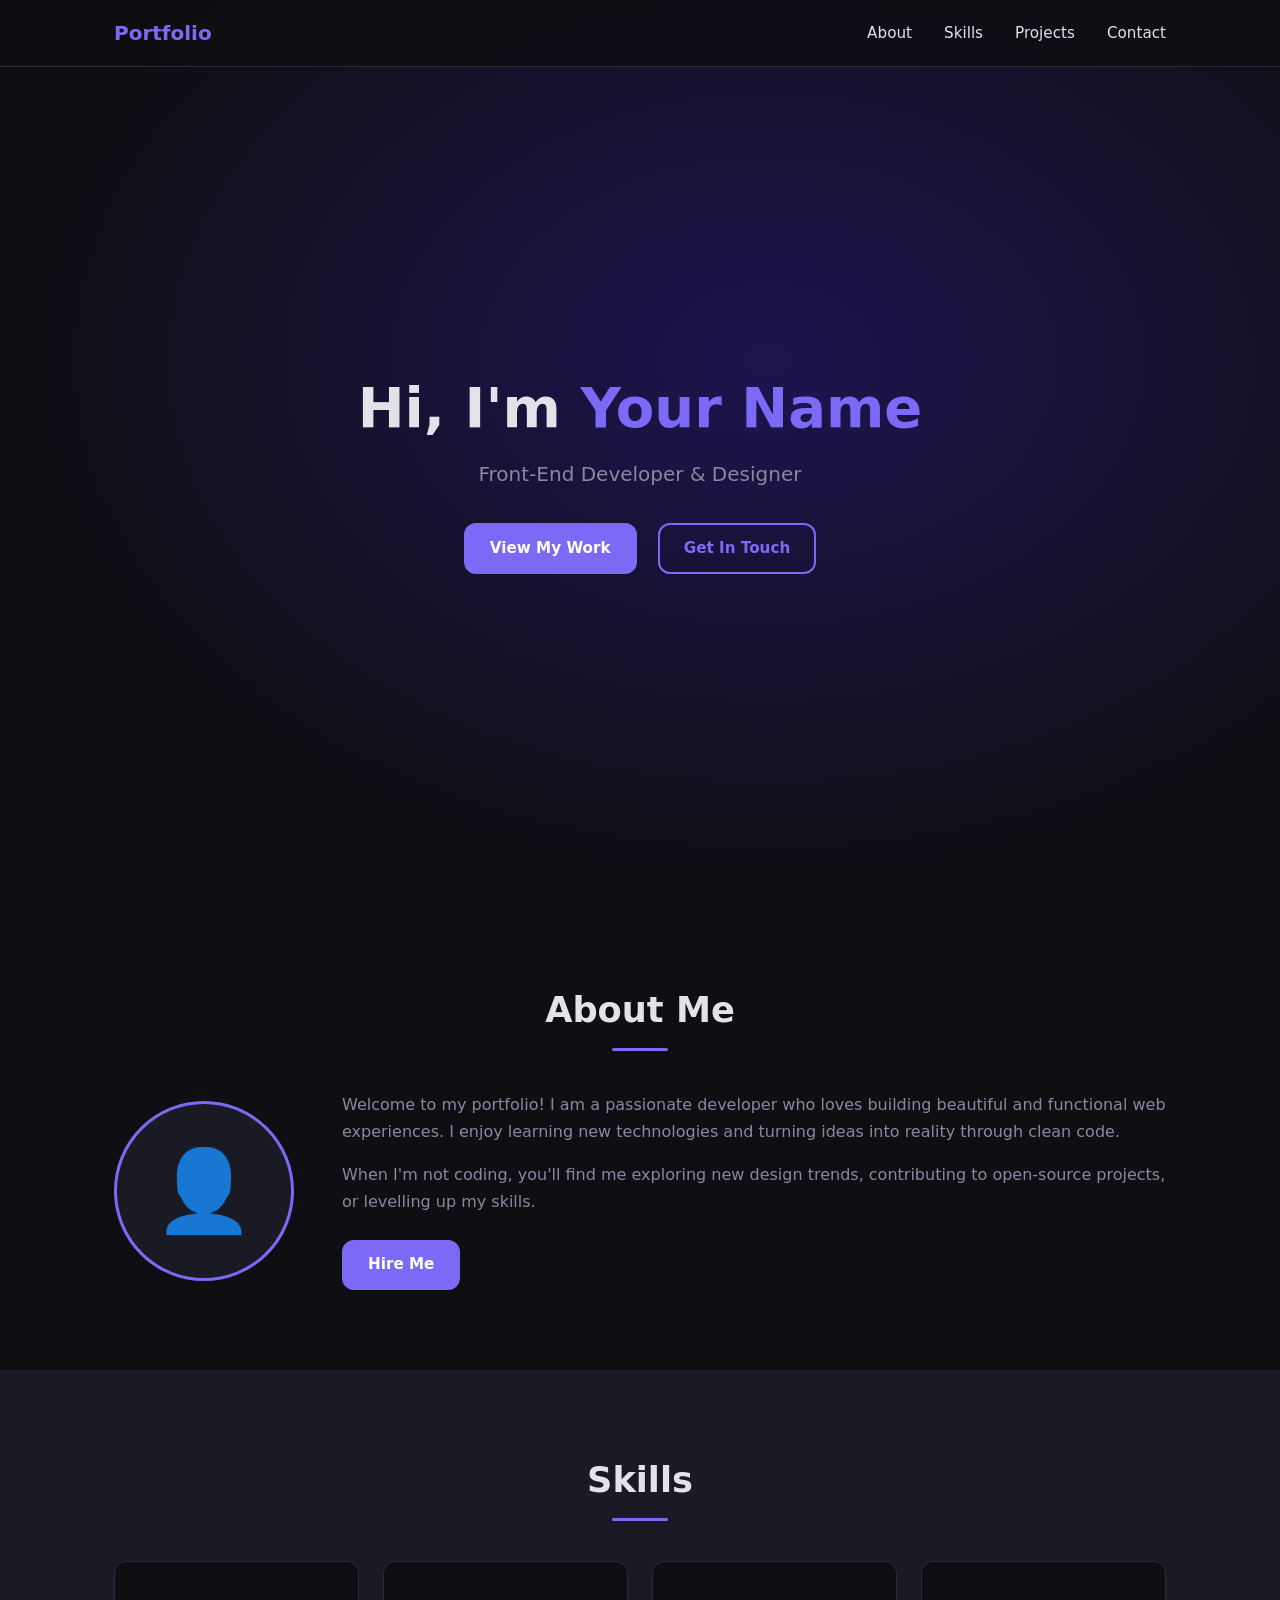
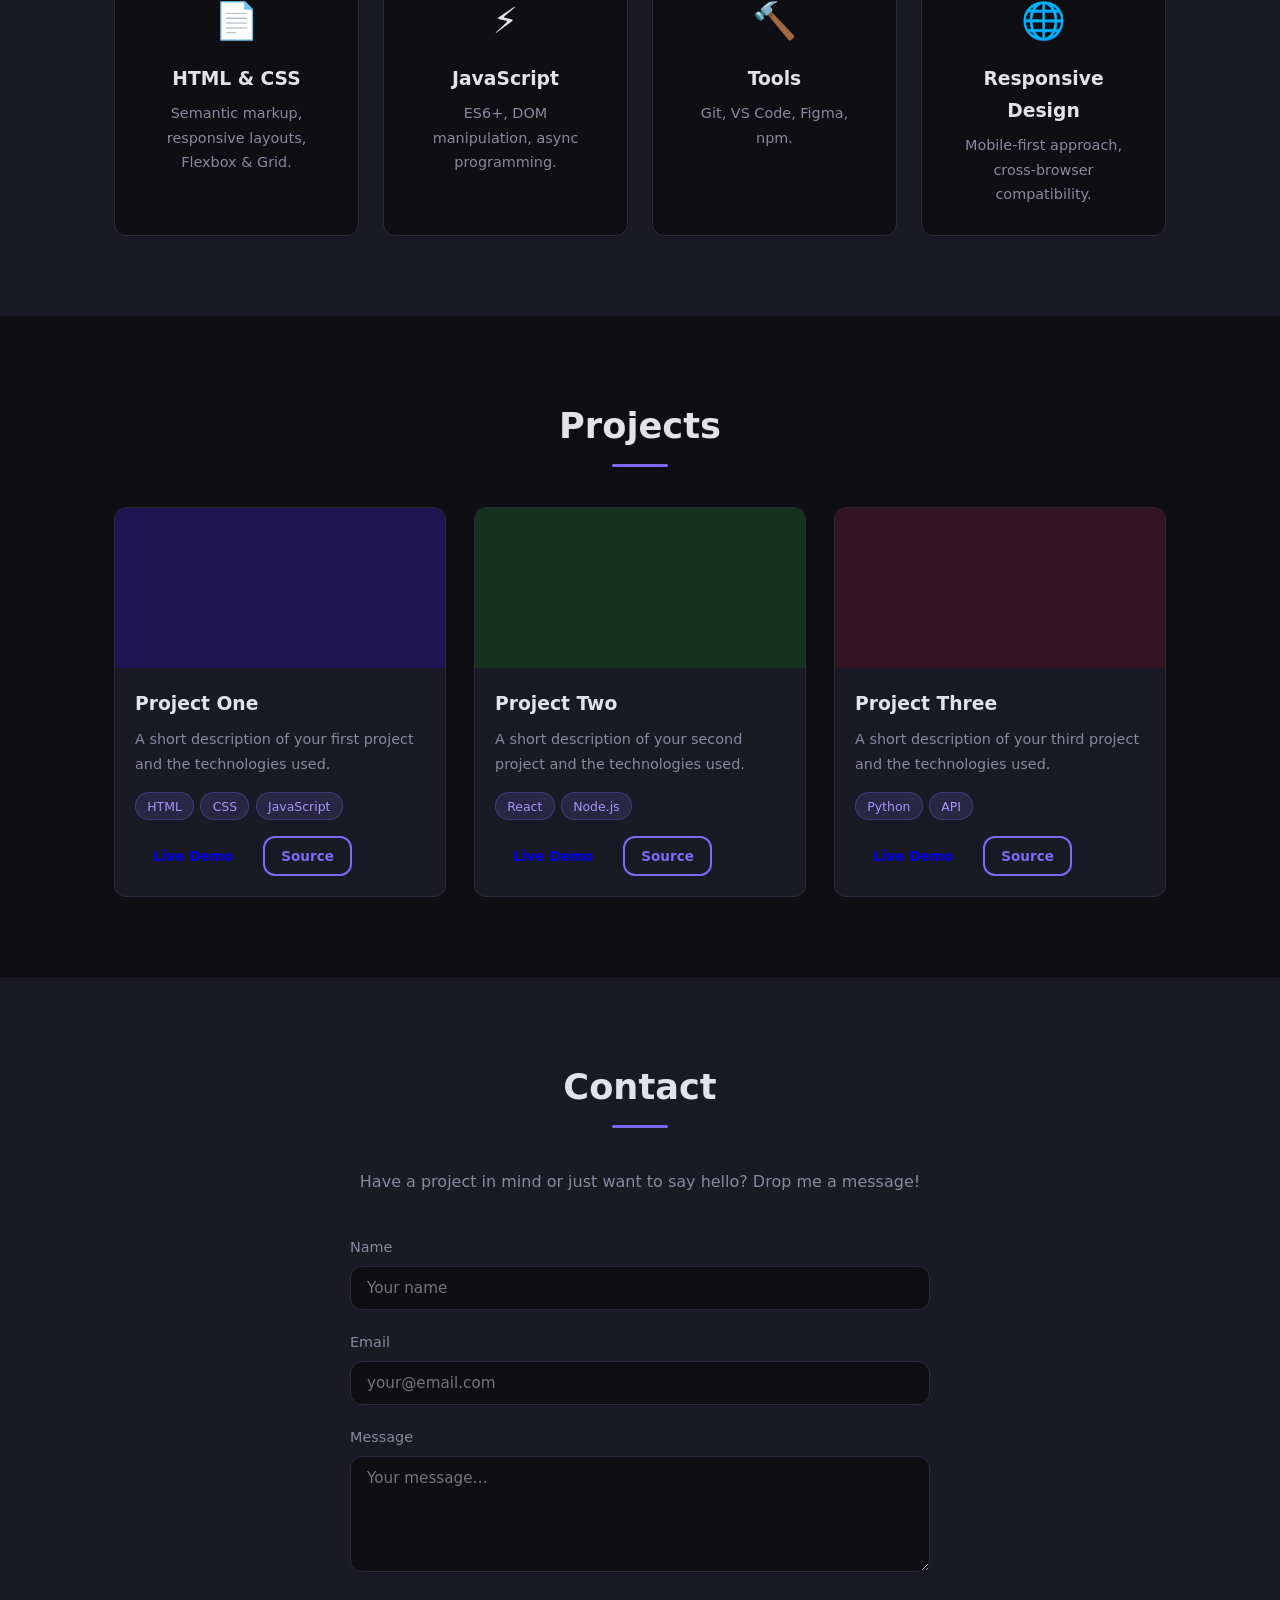
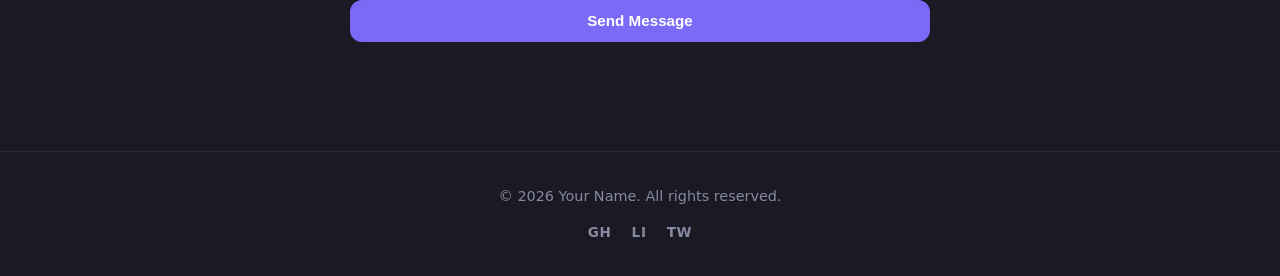
==== index.html @ aa16f784 "Add first portfolio website (index.html, styles.css, script.js) Agent-Logs-Url: https://github.com/K" ====
<!DOCTYPE html>
<html lang="en">
<head>
  <meta charset="UTF-8" />
  <meta name="viewport" content="width=device-width, initial-scale=1.0" />
  <!-- Update the title, name, and placeholder text below with your own details -->
  <title>Your Name — Front-End Developer Portfolio</title>
  <link rel="stylesheet" href="styles.css" />
</head>
<body>

  <!-- ─── Navigation ─────────────────────────────────────────────────── -->
  <header>
    <nav class="navbar">
      <a href="#hero" class="nav-logo">Portfolio</a>
      <button class="nav-toggle" aria-label="Toggle navigation">&#9776;</button>
      <ul class="nav-links">
        <li><a href="#about">About</a></li>
        <li><a href="#skills">Skills</a></li>
        <li><a href="#projects">Projects</a></li>
        <li><a href="#contact">Contact</a></li>
      </ul>
    </nav>
  </header>

  <!-- ─── Hero ───────────────────────────────────────────────────────── -->
  <section id="hero" class="hero">
    <div class="hero-content">
      <h1>Hi, I'm <span class="highlight">Your Name</span></h1>
      <p class="hero-subtitle">Front-End Developer &amp; Designer</p>
      <a href="#projects" class="btn btn-primary">View My Work</a>
      <a href="#contact"  class="btn btn-outline">Get In Touch</a>
    </div>
  </section>

  <!-- ─── About ──────────────────────────────────────────────────────── -->
  <section id="about" class="section">
    <div class="container">
      <h2 class="section-title">About Me</h2>
      <div class="about-grid">
        <div class="about-image">
          <div class="avatar-placeholder">&#128100;</div>
        </div>
        <div class="about-text">
          <p>
            Welcome to my portfolio! I am a passionate developer who loves building
            beautiful and functional web experiences. I enjoy learning new
            technologies and turning ideas into reality through clean code.
          </p>
          <p>
            When I'm not coding, you'll find me exploring new design trends,
            contributing to open-source projects, or levelling up my skills.
          </p>
          <a href="#contact" class="btn btn-primary">Hire Me</a>
        </div>
      </div>
    </div>
  </section>

  <!-- ─── Skills ─────────────────────────────────────────────────────── -->
  <section id="skills" class="section section-alt">
    <div class="container">
      <h2 class="section-title">Skills</h2>
      <div class="skills-grid">
        <div class="skill-card">
          <span class="skill-icon">&#128196;</span>
          <h3>HTML &amp; CSS</h3>
          <p>Semantic markup, responsive layouts, Flexbox &amp; Grid.</p>
        </div>
        <div class="skill-card">
          <span class="skill-icon">&#9889;</span>
          <h3>JavaScript</h3>
          <p>ES6+, DOM manipulation, async programming.</p>
        </div>
        <div class="skill-card">
          <span class="skill-icon">&#128296;</span>
          <h3>Tools</h3>
          <p>Git, VS Code, Figma, npm.</p>
        </div>
        <div class="skill-card">
          <span class="skill-icon">&#127760;</span>
          <h3>Responsive Design</h3>
          <p>Mobile-first approach, cross-browser compatibility.</p>
        </div>
      </div>
    </div>
  </section>

  <!-- ─── Projects ───────────────────────────────────────────────────── -->
  <section id="projects" class="section">
    <div class="container">
      <h2 class="section-title">Projects</h2>
      <div class="projects-grid">

        <article class="project-card">
          <div class="project-image project-image-1"></div>
          <div class="project-info">
            <h3>Project One</h3>
            <p>A short description of your first project and the technologies used.</p>
            <div class="project-tags">
              <span class="tag">HTML</span>
              <span class="tag">CSS</span>
              <span class="tag">JavaScript</span>
            </div>
            <div class="project-links">
              <a href="#" class="btn btn-sm">Live Demo</a>
              <a href="#" class="btn btn-sm btn-outline">Source</a>
            </div>
          </div>
        </article>

        <article class="project-card">
          <div class="project-image project-image-2"></div>
          <div class="project-info">
            <h3>Project Two</h3>
            <p>A short description of your second project and the technologies used.</p>
            <div class="project-tags">
              <span class="tag">React</span>
              <span class="tag">Node.js</span>
            </div>
            <div class="project-links">
              <a href="#" class="btn btn-sm">Live Demo</a>
              <a href="#" class="btn btn-sm btn-outline">Source</a>
            </div>
          </div>
        </article>

        <article class="project-card">
          <div class="project-image project-image-3"></div>
          <div class="project-info">
            <h3>Project Three</h3>
            <p>A short description of your third project and the technologies used.</p>
            <div class="project-tags">
              <span class="tag">Python</span>
              <span class="tag">API</span>
            </div>
            <div class="project-links">
              <a href="#" class="btn btn-sm">Live Demo</a>
              <a href="#" class="btn btn-sm btn-outline">Source</a>
            </div>
          </div>
        </article>

      </div>
    </div>
  </section>

  <!-- ─── Contact ────────────────────────────────────────────────────── -->
  <section id="contact" class="section section-alt">
    <div class="container">
      <h2 class="section-title">Contact</h2>
      <p class="contact-intro">
        Have a project in mind or just want to say hello? Drop me a message!
      </p>
      <form class="contact-form" id="contactForm" novalidate>
        <div class="form-group">
          <label for="name">Name</label>
          <input type="text" id="name" name="name" placeholder="Your name" required />
        </div>
        <div class="form-group">
          <label for="email">Email</label>
          <input type="email" id="email" name="email" placeholder="your@email.com" required />
        </div>
        <div class="form-group">
          <label for="message">Message</label>
          <textarea id="message" name="message" rows="5" placeholder="Your message…" required></textarea>
        </div>
        <button type="submit" class="btn btn-primary">Send Message</button>
        <p class="form-feedback" id="formFeedback" aria-live="polite"></p>
      </form>
    </div>
  </section>

  <!-- ─── Footer ─────────────────────────────────────────────────────── -->
  <footer class="footer">
    <p>&copy; <span id="year"></span> Your Name. All rights reserved.</p>
    <div class="social-links">
      <a href="#" aria-label="GitHub">GH</a>
      <a href="#" aria-label="LinkedIn">LI</a>
      <a href="#" aria-label="Twitter">TW</a>
    </div>
  </footer>

  <script src="script.js"></script>
</body>
</html>
---- styles.css ----
/* ─── Reset & Variables ─────────────────────────────────────────────────── */
*, *::before, *::after {
  box-sizing: border-box;
  margin: 0;
  padding: 0;
}

:root {
  --clr-bg:        #0f0f13;
  --clr-surface:   #1a1a24;
  --clr-accent:    #7c6af7;
  --clr-accent-lt: #a594ff;
  --clr-text:      #e2e2e9;
  --clr-muted:     #8888a0;
  --clr-border:    #2a2a3a;
  --radius:        0.75rem;
  --transition:    0.25s ease;
  --max-w:         1100px;
}

html {
  scroll-behavior: smooth;
}

body {
  font-family: 'Segoe UI', system-ui, sans-serif;
  background: var(--clr-bg);
  color: var(--clr-text);
  line-height: 1.7;
}

/* ─── Utility ────────────────────────────────────────────────────────────── */
.container {
  max-width: var(--max-w);
  margin-inline: auto;
  padding-inline: 1.5rem;
}

.section {
  padding-block: 5rem;
}

.section-alt {
  background: var(--clr-surface);
}

.section-title {
  font-size: clamp(1.6rem, 4vw, 2.2rem);
  margin-bottom: 2.5rem;
  text-align: center;
  position: relative;
}

.section-title::after {
  content: '';
  display: block;
  width: 3.5rem;
  height: 3px;
  background: var(--clr-accent);
  border-radius: 2px;
  margin: 0.5rem auto 0;
}

.highlight {
  color: var(--clr-accent);
}

/* ─── Buttons ────────────────────────────────────────────────────────────── */
.btn {
  display: inline-block;
  padding: 0.65rem 1.5rem;
  border-radius: var(--radius);
  font-size: 0.95rem;
  font-weight: 600;
  cursor: pointer;
  text-decoration: none;
  transition: all var(--transition);
  border: 2px solid transparent;
}

.btn-primary {
  background: var(--clr-accent);
  color: #fff;
  border-color: var(--clr-accent);
}

.btn-primary:hover {
  background: var(--clr-accent-lt);
  border-color: var(--clr-accent-lt);
}

.btn-outline {
  background: transparent;
  color: var(--clr-accent);
  border-color: var(--clr-accent);
}

.btn-outline:hover {
  background: var(--clr-accent);
  color: #fff;
}

.btn-sm {
  padding: 0.4rem 1rem;
  font-size: 0.85rem;
}

/* ─── Navbar ─────────────────────────────────────────────────────────────── */
header {
  position: fixed;
  top: 0;
  inset-inline: 0;
  z-index: 100;
  background: rgba(15, 15, 19, 0.85);
  backdrop-filter: blur(8px);
  border-bottom: 1px solid var(--clr-border);
}

.navbar {
  display: flex;
  align-items: center;
  justify-content: space-between;
  max-width: var(--max-w);
  margin-inline: auto;
  padding: 1rem 1.5rem;
}

.nav-logo {
  font-size: 1.25rem;
  font-weight: 700;
  color: var(--clr-accent);
  text-decoration: none;
}

.nav-links {
  display: flex;
  gap: 2rem;
  list-style: none;
}

.nav-links a {
  color: var(--clr-text);
  text-decoration: none;
  font-size: 0.95rem;
  transition: color var(--transition);
}

.nav-links a:hover,
.nav-links a.active {
  color: var(--clr-accent);
}

.nav-toggle {
  display: none;
  background: none;
  border: none;
  color: var(--clr-text);
  font-size: 1.5rem;
  cursor: pointer;
}

/* ─── Hero ───────────────────────────────────────────────────────────────── */
.hero {
  min-height: 100vh;
  display: flex;
  align-items: center;
  justify-content: center;
  text-align: center;
  padding: 6rem 1.5rem 3rem;
  background: radial-gradient(ellipse at 60% 40%, #1e1450 0%, var(--clr-bg) 70%);
}

.hero-content {
  max-width: 700px;
}

.hero-content h1 {
  font-size: clamp(2rem, 6vw, 3.5rem);
  line-height: 1.2;
  margin-bottom: 1rem;
}

.hero-subtitle {
  font-size: clamp(1rem, 2.5vw, 1.25rem);
  color: var(--clr-muted);
  margin-bottom: 2rem;
}

.hero-content .btn + .btn {
  margin-left: 1rem;
}

/* ─── About ──────────────────────────────────────────────────────────────── */
.about-grid {
  display: grid;
  grid-template-columns: auto 1fr;
  gap: 3rem;
  align-items: center;
}

.avatar-placeholder {
  width: 180px;
  height: 180px;
  border-radius: 50%;
  background: var(--clr-surface);
  border: 3px solid var(--clr-accent);
  display: flex;
  align-items: center;
  justify-content: center;
  font-size: 5rem;
}

.about-text p {
  color: var(--clr-muted);
  margin-bottom: 1rem;
}

.about-text .btn {
  margin-top: 0.5rem;
}

/* ─── Skills ─────────────────────────────────────────────────────────────── */
.skills-grid {
  display: grid;
  grid-template-columns: repeat(auto-fit, minmax(220px, 1fr));
  gap: 1.5rem;
}

.skill-card {
  background: var(--clr-bg);
  border: 1px solid var(--clr-border);
  border-radius: var(--radius);
  padding: 1.75rem;
  text-align: center;
  transition: border-color var(--transition), transform var(--transition);
}

.skill-card:hover {
  border-color: var(--clr-accent);
  transform: translateY(-4px);
}

.skill-icon {
  font-size: 2.25rem;
  display: block;
  margin-bottom: 0.75rem;
}

.skill-card h3 {
  margin-bottom: 0.4rem;
}

.skill-card p {
  color: var(--clr-muted);
  font-size: 0.9rem;
}

/* ─── Projects ───────────────────────────────────────────────────────────── */
.projects-grid {
  display: grid;
  grid-template-columns: repeat(auto-fit, minmax(300px, 1fr));
  gap: 1.75rem;
}

.project-card {
  background: var(--clr-surface);
  border: 1px solid var(--clr-border);
  border-radius: var(--radius);
  overflow: hidden;
  transition: transform var(--transition), box-shadow var(--transition);
}

.project-card:hover {
  transform: translateY(-5px);
  box-shadow: 0 8px 32px rgba(124, 106, 247, 0.2);
}

.project-image {
  height: 160px;
  background-size: cover;
  background-position: center;
}

.project-image-1 { background-color: #1e1450; }
.project-image-2 { background-color: #14331e; }
.project-image-3 { background-color: #331420; }

.project-info {
  padding: 1.25rem;
}

.project-info h3 {
  margin-bottom: 0.5rem;
}

.project-info p {
  color: var(--clr-muted);
  font-size: 0.9rem;
  margin-bottom: 1rem;
}

.project-tags {
  display: flex;
  flex-wrap: wrap;
  gap: 0.4rem;
  margin-bottom: 1rem;
}

.tag {
  background: rgba(124, 106, 247, 0.15);
  color: var(--clr-accent-lt);
  border: 1px solid rgba(124, 106, 247, 0.3);
  border-radius: 999px;
  padding: 0.15rem 0.7rem;
  font-size: 0.78rem;
}

.project-links {
  display: flex;
  gap: 0.75rem;
}

/* ─── Contact ────────────────────────────────────────────────────────────── */
.contact-intro {
  text-align: center;
  color: var(--clr-muted);
  margin-bottom: 2.5rem;
}

.contact-form {
  max-width: 580px;
  margin-inline: auto;
}

.form-group {
  margin-bottom: 1.25rem;
}

.form-group label {
  display: block;
  margin-bottom: 0.4rem;
  font-size: 0.9rem;
  color: var(--clr-muted);
}

.form-group input,
.form-group textarea {
  width: 100%;
  padding: 0.75rem 1rem;
  background: var(--clr-bg);
  border: 1px solid var(--clr-border);
  border-radius: var(--radius);
  color: var(--clr-text);
  font-size: 0.95rem;
  font-family: inherit;
  transition: border-color var(--transition);
  resize: vertical;
}

.form-group input:focus,
.form-group textarea:focus {
  outline: none;
  border-color: var(--clr-accent);
}

.contact-form .btn {
  width: 100%;
  text-align: center;
}

.form-feedback {
  margin-top: 0.75rem;
  text-align: center;
  font-size: 0.9rem;
  min-height: 1.2em;
}

/* ─── Footer ─────────────────────────────────────────────────────────────── */
.footer {
  background: var(--clr-surface);
  border-top: 1px solid var(--clr-border);
  text-align: center;
  padding: 2rem 1.5rem;
  color: var(--clr-muted);
  font-size: 0.9rem;
}

.social-links {
  display: flex;
  justify-content: center;
  gap: 1.25rem;
  margin-top: 0.75rem;
}

.social-links a {
  color: var(--clr-muted);
  text-decoration: none;
  font-weight: 600;
  font-size: 0.85rem;
  letter-spacing: 0.05em;
  transition: color var(--transition);
}

.social-links a:hover {
  color: var(--clr-accent);
}

/* ─── Responsive ─────────────────────────────────────────────────────────── */
@media (max-width: 768px) {
  .nav-toggle {
    display: block;
  }

  .nav-links {
    display: none;
    flex-direction: column;
    gap: 0;
    position: absolute;
    top: 100%;
    inset-inline: 0;
    background: var(--clr-surface);
    border-bottom: 1px solid var(--clr-border);
    padding: 0.5rem 0 1rem;
  }

  .nav-links.open {
    display: flex;
  }

  .nav-links li a {
    display: block;
    padding: 0.65rem 1.5rem;
  }

  .about-grid {
    grid-template-columns: 1fr;
    text-align: center;
  }

  .avatar-placeholder {
    margin-inline: auto;
  }

  .hero-content .btn + .btn {
    margin-left: 0;
    margin-top: 0.75rem;
  }
}
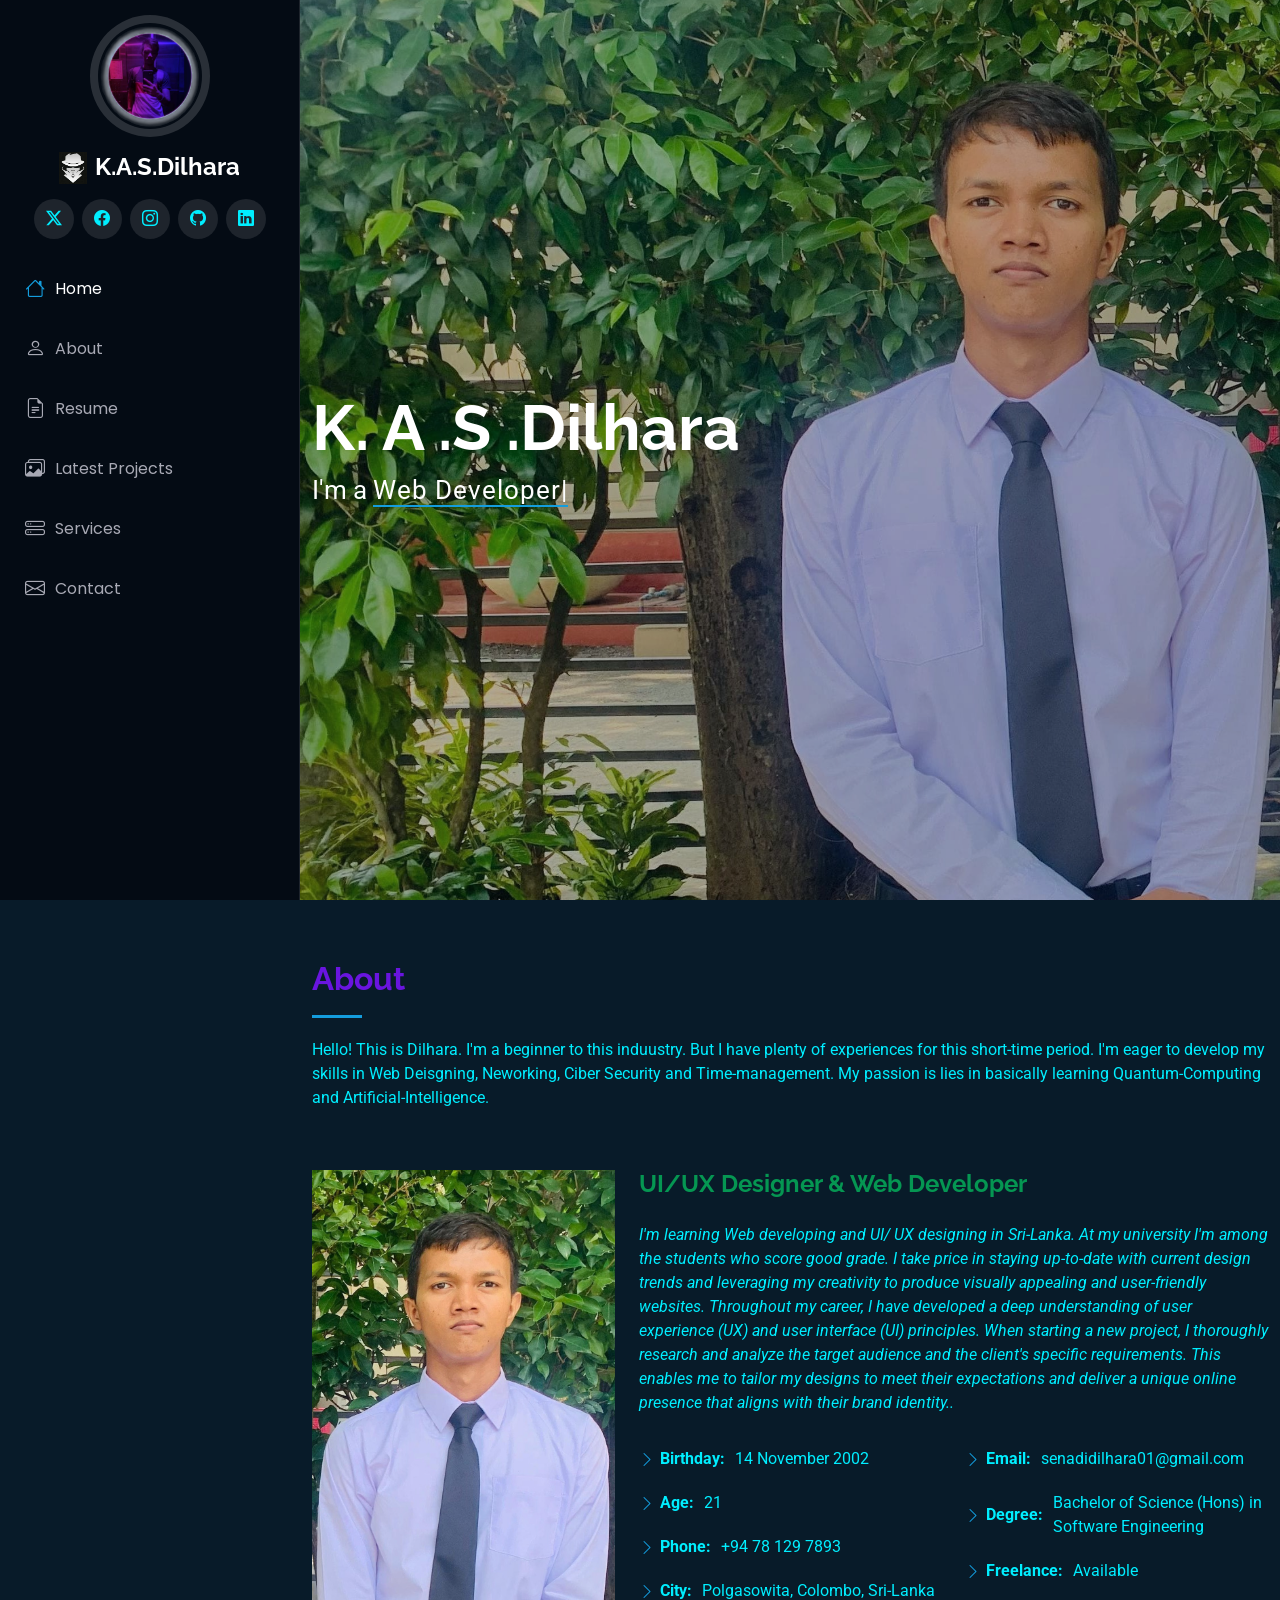
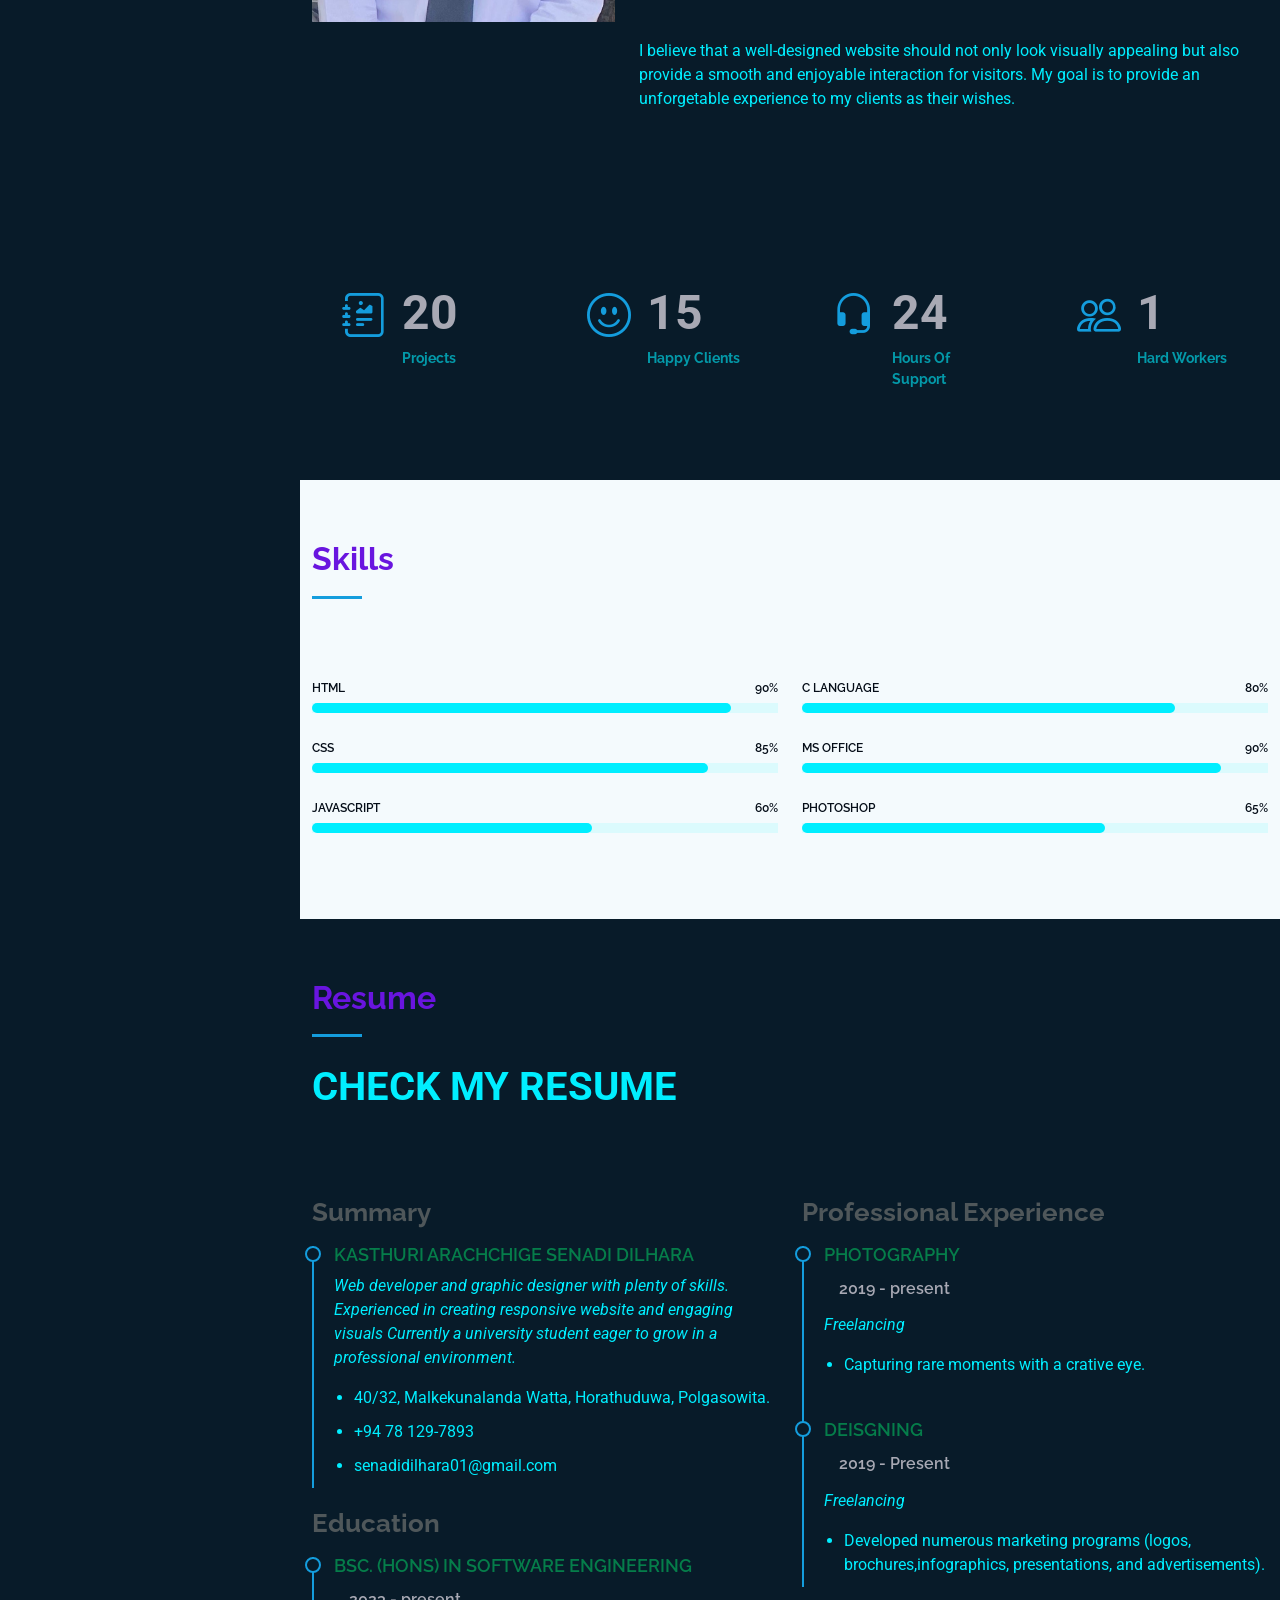
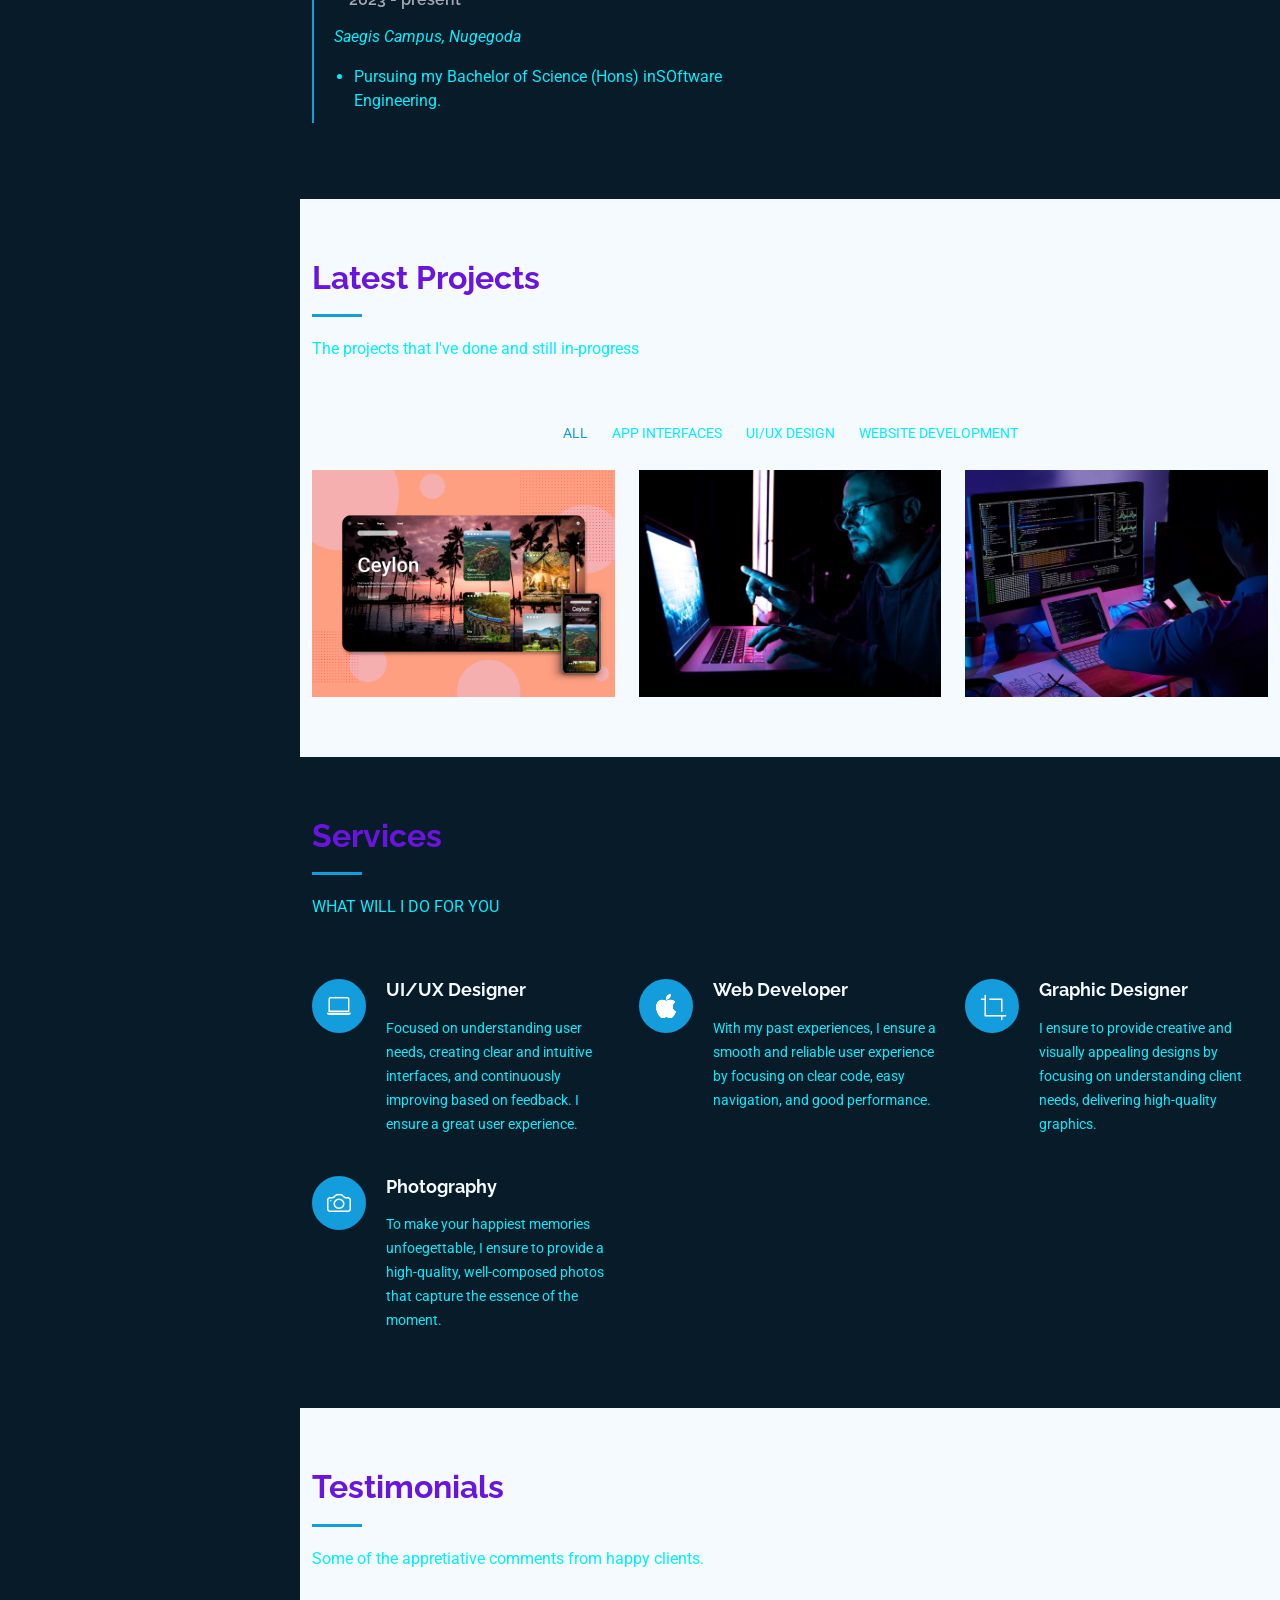
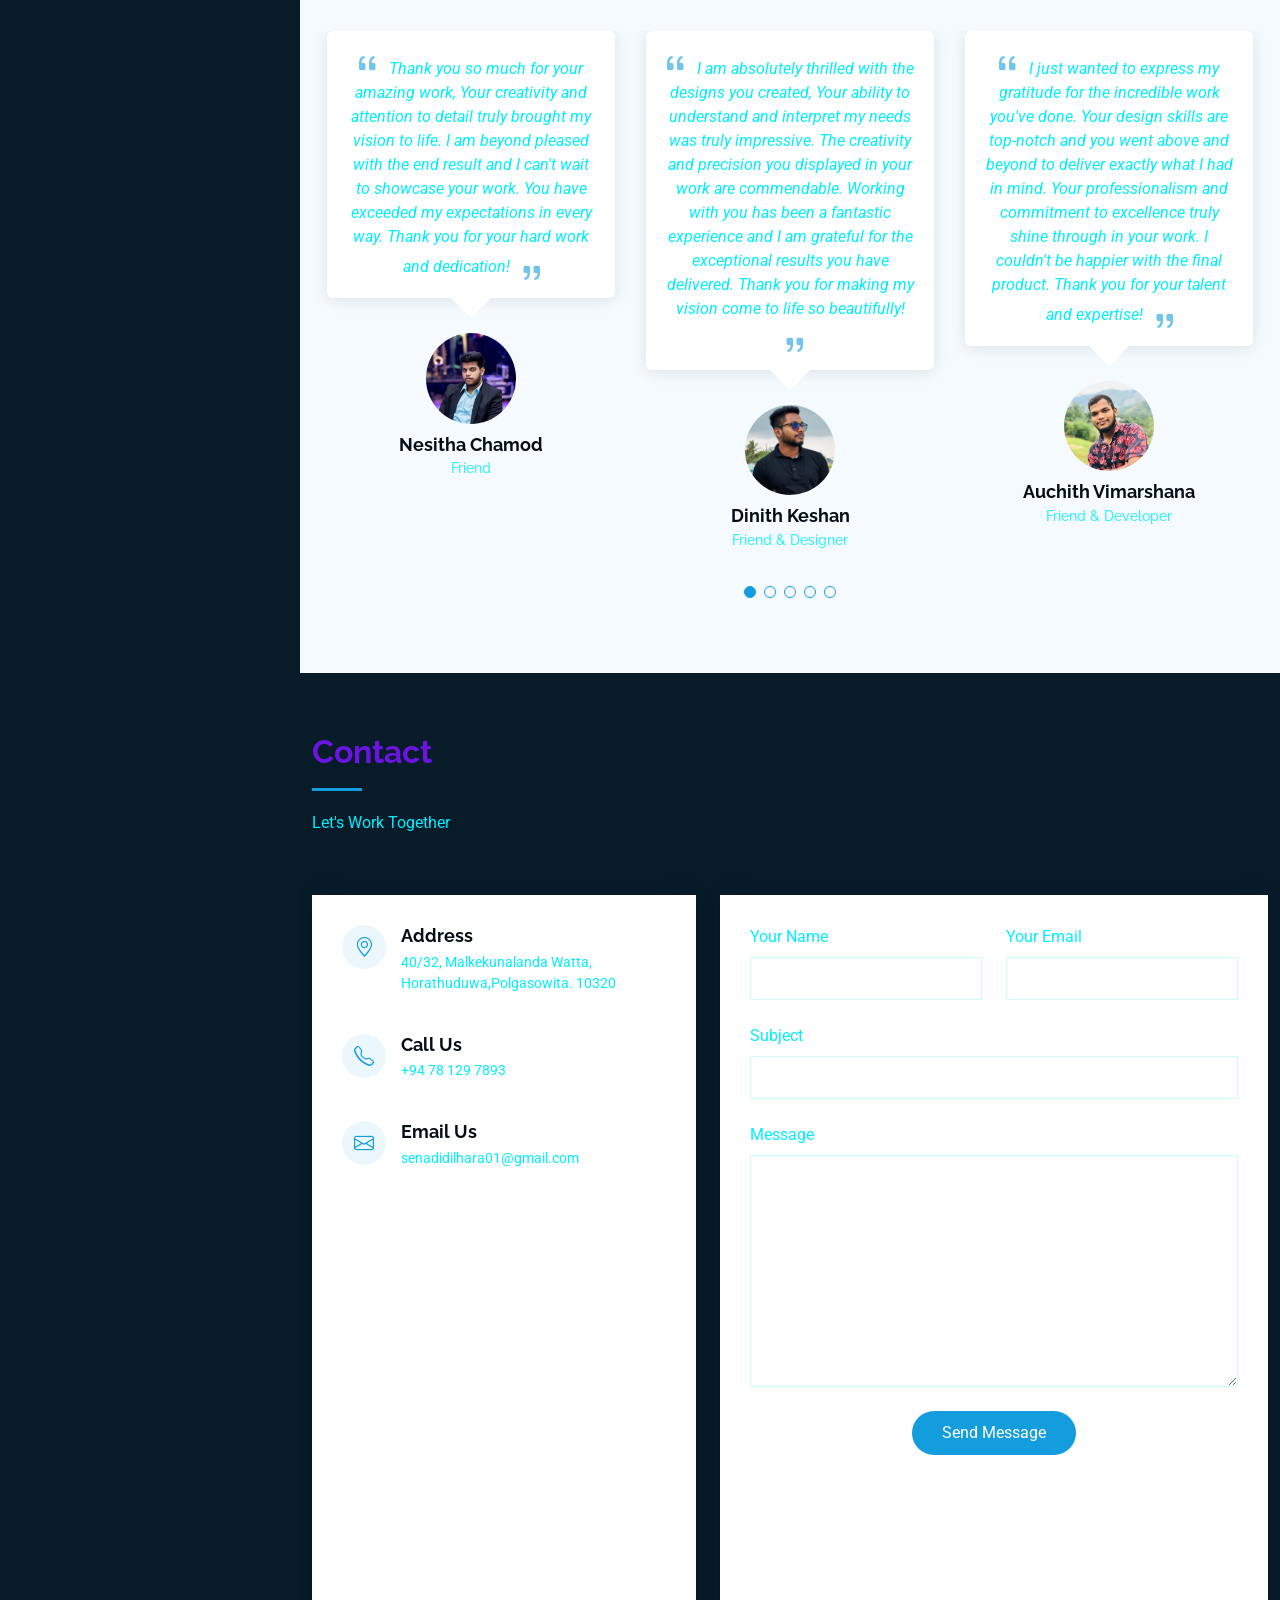
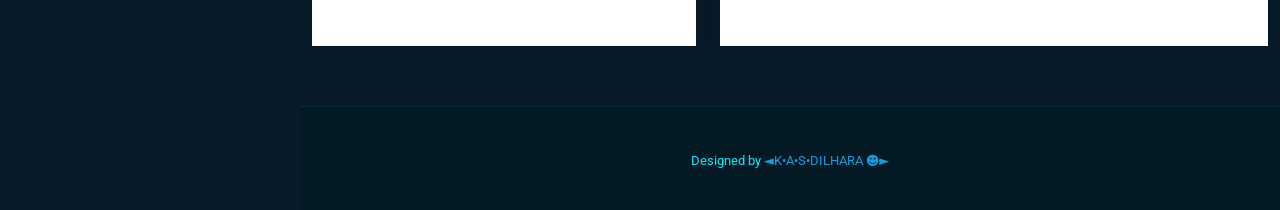
==== commit 297cc772: "Add files via upload" ====
--- a/index.html
+++ b/index.html
@@ -1,186 +1,1099 @@
 <!DOCTYPE html>
 <html lang="en">
-<head>
-  <meta charset="UTF-8" />
-  <meta name="viewport" content="width=device-width, initial-scale=1.0" />
-  <!-- Update the title, name, and placeholder text below with your own details -->
-  <title>Your Name — Front-End Developer Portfolio</title>
-  <link rel="stylesheet" href="styles.css" />
-</head>
-<body>
-
-  <!-- ─── Navigation ─────────────────────────────────────────────────── -->
-  <header>
-    <nav class="navbar">
-      <a href="#hero" class="nav-logo">Portfolio</a>
-      <button class="nav-toggle" aria-label="Toggle navigation">&#9776;</button>
-      <ul class="nav-links">
-        <li><a href="#about">About</a></li>
-        <li><a href="#skills">Skills</a></li>
-        <li><a href="#projects">Projects</a></li>
-        <li><a href="#contact">Contact</a></li>
-      </ul>
-    </nav>
-  </header>
-
-  <!-- ─── Hero ───────────────────────────────────────────────────────── -->
-  <section id="hero" class="hero">
-    <div class="hero-content">
-      <h1>Hi, I'm <span class="highlight">Your Name</span></h1>
-      <p class="hero-subtitle">Front-End Developer &amp; Designer</p>
-      <a href="#projects" class="btn btn-primary">View My Work</a>
-      <a href="#contact"  class="btn btn-outline">Get In Touch</a>
-    </div>
-  </section>
-
-  <!-- ─── About ──────────────────────────────────────────────────────── -->
-  <section id="about" class="section">
-    <div class="container">
-      <h2 class="section-title">About Me</h2>
-      <div class="about-grid">
-        <div class="about-image">
-          <div class="avatar-placeholder">&#128100;</div>
-        </div>
-        <div class="about-text">
+  <head>
+    <meta charset="utf-8" />
+    <meta content="width=device-width, initial-scale=1.0" name="viewport" />
+    <title>K. A. S. Dilhara</title>
+    <meta content="" name="description" />
+    <meta content="" name="keywords" />
+
+    <!-- Favicons -->
+    <link href="assets/img/icons8-s-67.png" rel="icon" />
+    <link href="assets/img/icons8.png" rel="apple-touch-icon" />
+
+    <!-- Fonts -->
+    <link href="https://fonts.googleapis.com" rel="preconnect" />
+    <link href="https://fonts.gstatic.com" rel="preconnect" crossorigin />
+    <link
+      href="https://fonts.googleapis.com/css2?family=Roboto:ital,wght@0,100;0,300;0,400;0,500;0,700;0,900;1,100;1,300;1,400;1,500;1,700;1,900&family=Poppins:ital,wght@0,100;0,200;0,300;0,400;0,500;0,600;0,700;0,800;0,900;1,100;1,200;1,300;1,400;1,500;1,600;1,700;1,800;1,900&family=Raleway:ital,wght@0,100;0,200;0,300;0,400;0,500;0,600;0,700;0,800;0,900;1,100;1,200;1,300;1,400;1,500;1,600;1,700;1,800;1,900&display=swap"
+      rel="stylesheet"
+    />
+
+    <!-- Vendor CSS Files -->
+    <link
+      href="assets/vendor/bootstrap/css/bootstrap.min.css"
+      rel="stylesheet"
+    />
+    <link
+      href="assets/vendor/bootstrap-icons/bootstrap-icons.css"
+      rel="stylesheet"
+    />
+    <link href="assets/vendor/aos/aos.css" rel="stylesheet" />
+    <link
+      href="assets/vendor/glightbox/css/glightbox.min.css"
+      rel="stylesheet"
+    />
+    <link href="assets/vendor/swiper/swiper-bundle.min.css" rel="stylesheet" />
+
+    <!-- Main CSS File -->
+    <link href="assets/css/main.css" rel="stylesheet" />
+  </head>
+
+  <body class="index-page">
+    <header id="header" class="header dark-background d-flex flex-column">
+      <i class="header-toggle d-xl-none bi bi-list"></i>
+
+      <div class="profile-img">
+        <img
+          src="assets/img/dec02.png"
+          alt=""
+          class="img-fluid rounded-circle"
+        />
+      </div>
+
+      <a
+        href="index.html"
+        class="logo d-flex align-items-center justify-content-center"
+      >
+        <img src="assets/img/Untitled000002.png" alt="" />
+        <h1 class="sitename">K.A.S.Dilhara</h1>
+      </a>
+
+      <div class="social-links text-center">
+        <a
+          href="https://x.com/Senadi_Dil?t=TYDpGxTtblSxbBCOdjE1uw&s=09"
+          class="twitter"
+          ><i class="bi bi-twitter-x"></i
+        ></a>
+        <a
+          href="https://www.facebook.com/share/iPpN1hg7eXq7uxm4/?mibextid=qi2Omg"
+          class="facebook"
+          ><i class="bi bi-facebook"></i
+        ></a>
+        <a
+          href="https://www.instagram.com/senadi_dilhara?igsh=YzljYTk1ODg3Zg=="
+          class="instagram"
+          ><i class="bi bi-instagram"></i
+        ></a>
+        <a href="https://github.com/KAsDilharA" class="google-plus"
+          ><i class="bi bi-github"></i
+        ></a>
+        <a
+          href="https://www.linkedin.com/in/k-a-s-dilhara-99b293318?utm_source=share&utm_campaign=share_via&utm_content=profile&utm_medium=android_app"
+          class="linkedin"
+          ><i class="bi bi-linkedin"></i
+        ></a>
+      </div>
+
+      <nav id="navmenu" class="navmenu">
+        <ul>
+          <li>
+            <a href="#hero" class="active"
+              ><i class="bi bi-house navicon"></i>Home</a
+            >
+          </li>
+          <li>
+            <a href="#about"><i class="bi bi-person navicon"></i> About</a>
+          </li>
+          <li>
+            <a href="#resume"
+              ><i class="bi bi-file-earmark-text navicon"></i> Resume</a
+            >
+          </li>
+          <li>
+            <a href="#latest-projects"
+              ><i class="bi bi-images navicon"></i> Latest Projects</a
+            >
+          </li>
+          <li>
+            <a href="#services"
+              ><i class="bi bi-hdd-stack navicon"></i> Services</a
+            >
+          </li>
+
+          <li>
+            <a href="#contact"
+              ><i class="bi bi-envelope navicon"></i> Contact</a
+            >
+          </li>
+        </ul>
+      </nav>
+    </header>
+
+    <main class="main">
+      <!-- Hero Section -->
+      <section id="hero" class="hero section dark-background">
+        <img src="assets/img/bc.jpg" alt="" data-aos="fade-in" class="" />
+
+        <div class="container" data-aos="fade-up" data-aos-delay="100">
+          <h2>K. A .S .Dilhara</h2>
           <p>
-            Welcome to my portfolio! I am a passionate developer who loves building
-            beautiful and functional web experiences. I enjoy learning new
-            technologies and turning ideas into reality through clean code.
+            I'm a
+            <span
+              class="typed"
+              data-typed-items="Web Developer, UI/ UX Designer, Graphic Designer, Photographer, Youtuber."
+            ></span
+            ><span
+              class="typed-cursor typed-cursor--blink"
+              aria-hidden="true"
+            ></span
+            ><span
+              class="typed-cursor typed-cursor--blink"
+              aria-hidden="true"
+            ></span>
           </p>
+        </div>
+      </section>
+      <!-- /Hero Section -->
+
+      <!-- About Section -->
+      <section id="about" class="about section">
+        <!-- Section Title -->
+        <div class="container section-title" data-aos="fade-up">
+          <h2>About</h2>
           <p>
-            When I'm not coding, you'll find me exploring new design trends,
-            contributing to open-source projects, or levelling up my skills.
+            Hello! This is Dilhara. I'm a beginner to this induustry. But I have
+            plenty of experiences for this short-time period. I'm eager to
+            develop my skills in Web Deisgning, Neworking, Ciber Security and
+            Time-management. My passion is lies in basically learning
+            Quantum-Computing and Artificial-Intelligence.
           </p>
-          <a href="#contact" class="btn btn-primary">Hire Me</a>
-        </div>
+        </div>
+
+        <!-- End Section Title -->
+
+        <div class="container" data-aos="fade-up" data-aos-delay="100">
+          <div class="row gy-4 justify-content-center">
+            <div class="col-lg-4">
+              <img src="assets/img/bc01.jpg" class="img-fluid" alt="" />
+            </div>
+            <div class="col-lg-8 content">
+              <h2>UI/UX Designer &amp; Web Developer</h2>
+              <p class="fst-italic py-3">
+                I'm learning Web developing and UI/ UX designing in Sri-Lanka.
+                At my university I'm among the students who score good grade. I
+                take price in staying up-to-date with current design trends and
+                leveraging my creativity to produce visually appealing and
+                user-friendly websites. Throughout my career, I have developed a
+                deep understanding of user experience (UX) and user interface
+                (UI) principles. When starting a new project, I thoroughly
+                research and analyze the target audience and the client's
+                specific requirements. This enables me to tailor my designs to
+                meet their expectations and deliver a unique online presence
+                that aligns with their brand identity..
+              </p>
+              <div class="row">
+                <div class="col-lg-6">
+                  <ul>
+                    <li>
+                      <i class="bi bi-chevron-right"></i>
+                      <strong>Birthday:</strong> <span>14 November 2002</span>
+                    </li>
+                    <li>
+                      <i class="bi bi-chevron-right"></i> <strong>Age:</strong>
+                      <span>21</span>
+                    </li>
+                    <li>
+                      <i class="bi bi-chevron-right"></i>
+                      <strong>Phone:</strong> <span>+94 78 129 7893</span>
+                    </li>
+                    <li>
+                      <i class="bi bi-chevron-right"></i>
+                      <strong>City:</strong>
+                      <span>Polgasowita, Colombo, Sri-Lanka</span>
+                    </li>
+                  </ul>
+                </div>
+                <div class="col-lg-6">
+                  <ul>
+                    <li>
+                      <i class="bi bi-chevron-right"></i>
+                      <strong>Email:</strong>
+                      <span>senadidilhara01@gmail.com</span>
+                    </li>
+                    <li>
+                      <i class="bi bi-chevron-right"></i>
+                      <strong>Degree:</strong>
+                      <span
+                        >Bachelor of Science (Hons) in Software
+                        Engineering</span
+                      >
+                    </li>
+                    <li>
+                      <i class="bi bi-chevron-right"></i>
+                      <strong>Freelance:</strong> <span>Available</span>
+                    </li>
+                  </ul>
+                </div>
+              </div>
+              <p class="py-3">
+                I believe that a well-designed website should not only look
+                visually appealing but also provide a smooth and enjoyable
+                interaction for visitors. My goal is to provide an unforgetable
+                experience to my clients as their wishes.
+              </p>
+            </div>
+          </div>
+        </div>
+      </section>
+      <!-- /About Section -->
+
+      <!-- Stats Section -->
+      <section id="stats" class="stats section">
+        <div class="container" data-aos="fade-up" data-aos-delay="100">
+          <div class="row gy-4">
+            <div class="col-lg-3 col-md-6">
+              <div class="stats-item">
+                <i class="bi bi-journal-richtext"></i>
+                <span
+                  data-purecounter-start="0"
+                  data-purecounter-end="20"
+                  data-purecounter-duration="1"
+                  class="purecounter"
+                ></span>
+                <p>
+                  <strong>Projects</strong>
+                </p>
+              </div>
+            </div>
+            <!-- End Stats Item -->
+
+            <div class="col-lg-3 col-md-6">
+              <div class="stats-item">
+                <i class="bi bi-emoji-smile"></i>
+                <span
+                  data-purecounter-start="0"
+                  data-purecounter-end="15"
+                  data-purecounter-duration="1"
+                  class="purecounter"
+                ></span>
+                <p>
+                  <strong>Happy Clients</strong>
+                </p>
+              </div>
+            </div>
+            <!-- End Stats Item -->
+
+            <div class="col-lg-3 col-md-6">
+              <div class="stats-item">
+                <i class="bi bi-headset"></i>
+                <span
+                  data-purecounter-start="0"
+                  data-purecounter-end="24"
+                  data-purecounter-duration="1"
+                  class="purecounter"
+                ></span>
+                <p>
+                  <strong>Hours Of Support</strong>
+                </p>
+              </div>
+            </div>
+            <!-- End Stats Item -->
+
+            <div class="col-lg-3 col-md-6">
+              <div class="stats-item">
+                <i class="bi bi-people"></i>
+                <span
+                  data-purecounter-start="0"
+                  data-purecounter-end="1"
+                  data-purecounter-duration="1"
+                  class="purecounter"
+                ></span>
+                <p>
+                  <strong>Hard Workers</strong>
+                </p>
+              </div>
+            </div>
+            <!-- End Stats Item -->
+          </div>
+        </div>
+      </section>
+      <!-- /Stats Section -->
+
+      <!-- Skills Section -->
+      <section id="skills" class="skills section light-background">
+        <!-- Section Title -->
+        <div class="container section-title" data-aos="fade-up">
+          <h2>Skills</h2>
+        </div>
+        <!-- End Section Title -->
+
+        <div class="container" data-aos="fade-up" data-aos-delay="100">
+          <div class="row skills-content skills-animation">
+            <div class="col-lg-6">
+              <div class="progress">
+                <span class="skill"
+                  ><span>HTML</span> <i class="val">90%</i></span
+                >
+                <div class="progress-bar-wrap">
+                  <div
+                    class="progress-bar"
+                    role="progressbar"
+                    aria-valuenow="90"
+                    aria-valuemin="0"
+                    aria-valuemax="100"
+                  ></div>
+                </div>
+              </div>
+              <!-- End Skills Item -->
+
+              <div class="progress">
+                <span class="skill"
+                  ><span>CSS</span> <i class="val">85%</i></span
+                >
+                <div class="progress-bar-wrap">
+                  <div
+                    class="progress-bar"
+                    role="progressbar"
+                    aria-valuenow="85"
+                    aria-valuemin="0"
+                    aria-valuemax="100"
+                  ></div>
+                </div>
+              </div>
+              <!-- End Skills Item -->
+
+              <div class="progress">
+                <span class="skill"
+                  ><span>JavaScript</span> <i class="val">60%</i></span
+                >
+                <div class="progress-bar-wrap">
+                  <div
+                    class="progress-bar"
+                    role="progressbar"
+                    aria-valuenow="60"
+                    aria-valuemin="0"
+                    aria-valuemax="100"
+                  ></div>
+                </div>
+              </div>
+              <!-- End Skills Item -->
+            </div>
+
+            <div class="col-lg-6">
+              <div class="progress">
+                <span class="skill"
+                  ><span>C LANGUAGE</span> <i class="val">80%</i></span
+                >
+                <div class="progress-bar-wrap">
+                  <div
+                    class="progress-bar"
+                    role="progressbar"
+                    aria-valuenow="80"
+                    aria-valuemin="0"
+                    aria-valuemax="100"
+                  ></div>
+                </div>
+              </div>
+              <!-- End Skills Item -->
+
+              <div class="progress">
+                <span class="skill"
+                  ><span>MS OFFICE</span> <i class="val">90%</i></span
+                >
+                <div class="progress-bar-wrap">
+                  <div
+                    class="progress-bar"
+                    role="progressbar"
+                    aria-valuenow="90"
+                    aria-valuemin="0"
+                    aria-valuemax="100"
+                  ></div>
+                </div>
+              </div>
+              <!-- End Skills Item -->
+
+              <div class="progress">
+                <span class="skill"
+                  ><span>Photoshop</span> <i class="val">65%</i></span
+                >
+                <div class="progress-bar-wrap">
+                  <div
+                    class="progress-bar"
+                    role="progressbar"
+                    aria-valuenow="65"
+                    aria-valuemin="0"
+                    aria-valuemax="100"
+                  ></div>
+                </div>
+              </div>
+              <!-- End Skills Item -->
+            </div>
+          </div>
+        </div>
+      </section>
+      <!-- /Skills Section -->
+
+      <!-- Resume Section -->
+      <section id="resume" class="resume section">
+        <!-- Section Title -->
+        <div class="container section-title" data-aos="fade-up">
+          <h2>Resume</h2>
+          <p class="fs-1">
+            <strong>CHECK MY RESUME</strong>
+          </p>
+        </div>
+        <!-- End Section Title -->
+
+        <div class="container">
+          <div class="row">
+            <div class="col-lg-6" data-aos="fade-up" data-aos-delay="100">
+              <h3 class="resume-title">Summary</h3>
+
+              <div class="resume-item pb-0">
+                <h4>Kasthuri Arachchige Senadi Dilhara</h4>
+                <p>
+                  <em
+                    >Web developer and graphic designer with plenty of skills.
+                    Experienced in creating responsive website and engaging
+                    visuals Currently a university student eager to grow in a
+                    professional environment.</em
+                  >
+                </p>
+                <ul>
+                  <li>
+                    40/32, Malkekunalanda Watta, Horathuduwa, Polgasowita.
+                  </li>
+                  <li>+94 78 129-7893</li>
+                  <li>senadidilhara01@gmail.com</li>
+                </ul>
+              </div>
+              <!-- End Resume Item -->
+
+              <h3 class="resume-title">Education</h3>
+              <div class="resume-item">
+                <h4>Bsc. (Hons) in Software Engineering</h4>
+                <h5>2023 - present</h5>
+                <p><em>Saegis Campus, Nugegoda</em></p>
+
+                <ul>
+                  <li>
+                    Pursuing my Bachelor of Science (Hons) inSOftware
+                    Engineering.
+                  </li>
+                </ul>
+              </div>
+              <!-- End Resume Item -->
+            </div>
+
+            <div class="col-lg-6" data-aos="fade-up" data-aos-delay="200">
+              <h3 class="resume-title">Professional Experience</h3>
+
+              <div class="resume-item">
+                <h4>Photography</h4>
+                <h5>2019 - present</h5>
+                <p><em>Freelancing</em></p>
+                <ul>
+                  <li>Capturing rare moments with a crative eye.</li>
+                </ul>
+              </div>
+              <!-- End Resume Item -->
+              <div class="resume-item">
+                <h4>Deisgning</h4>
+                <h5>2019 - Present</h5>
+                <p><em>Freelancing</em></p>
+                <ul>
+                  <li>
+                    Developed numerous marketing programs (logos,
+                    brochures,infographics, presentations, and advertisements).
+                  </li>
+                </ul>
+              </div>
+              <!-- End Resume Item -->
+            </div>
+          </div>
+        </div>
+      </section>
+      <!-- /Resume Section -->
+
+      <!-- Portfolio Section -->
+      <section id="portfolio" class="portfolio section light-background">
+        <!-- Section Title -->
+        <div class="container section-title" data-aos="fade-up">
+          <h2>Latest Projects</h2>
+          <p>The projects that I've done and still in-progress</p>
+        </div>
+        <!-- End Section Title -->
+
+        <div class="container">
+          <div
+            class="isotope-layout"
+            data-default-filter="*"
+            data-layout="masonry"
+            data-sort="original-order"
+          >
+            <ul
+              class="portfolio-filters isotope-filters"
+              data-aos="fade-up"
+              data-aos-delay="100"
+            >
+              <li data-filter="*" class="filter-active">All</li>
+              <li data-filter=".filter-app">App interfaces</li>
+              <li data-filter=".filter-product">UI/UX Design</li>
+              <li data-filter=".filter-branding">Website Development</li>
+            </ul>
+            <!-- End Portfolio Filters -->
+
+            <div
+              class="row gy-4 isotope-container"
+              data-aos="fade-up"
+              data-aos-delay="200"
+            >
+              <div
+                class="col-lg-4 col-md-6 portfolio-item isotope-item filter-app"
+              >
+                <div class="portfolio-content h-100">
+                  <img
+                    src="assets/img/portfolio/App.png"
+                    class="img-fluid"
+                    alt=""
+                  />
+                  <div class="portfolio-info">
+                    <h4>APP INTERFACES</h4>
+                    <p>
+                      Attractive and user friendly travel app interfaces. (<i
+                        >created for a project</i
+                      >)
+                    </p>
+                    <a
+                      href="assets/img/portfolio/App.png"
+                      title="App Interface"
+                      data-gallery="portfolio-gallery-app"
+                      class="glightbox preview-link"
+                      ><i class="bi bi-zoom-in"></i
+                    ></a>
+                    <a
+                      href="portfolio-details.html"
+                      title="More Details"
+                      class="details-link"
+                      ><i class="bi bi-link-45deg"></i
+                    ></a>
+                  </div>
+                </div>
+              </div>
+              <!-- End Portfolio Item -->
+
+              <div
+                class="col-lg-4 col-md-6 portfolio-item isotope-item filter-product"
+              >
+                <div class="portfolio-content h-100">
+                  <img
+                    src="assets/img/portfolio/UX_UI.jpg"
+                    class="img-fluid"
+                    alt=""
+                  />
+                  <div class="portfolio-info">
+                    <h4>UI/UX DESIGN</h4>
+                    <p>
+                      Make easier to understand the functionality. (
+                      <i>
+                        Provide guidence to new users to get great user
+                        experience</i
+                      >)
+                    </p>
+                    <a
+                      href="assets/img/portfolio/UX_UI.jpg"
+                      title="UI/UX Design"
+                      data-gallery="portfolio-gallery-product"
+                      class="glightbox preview-link"
+                      ><i class="bi bi-zoom-in"></i
+                    ></a>
+                    <a
+                      href="portfolio-details.html"
+                      title="More Details"
+                      class="details-link"
+                      ><i class="bi bi-link-45deg"></i
+                    ></a>
+                  </div>
+                </div>
+              </div>
+              <!-- End Portfolio Item -->
+
+              <div
+                class="col-lg-4 col-md-6 portfolio-item isotope-item filter-branding"
+              >
+                <div class="portfolio-content h-100">
+                  <img
+                    src="assets/img/portfolio/web.jpg"
+                    class="img-fluid"
+                    alt=""
+                  />
+                  <div class="portfolio-info">
+                    <h4>WEBSITE DEVELOPMENT</h4>
+                    <p>
+                      Analyze latest web designs and full-fill cliens'
+                      intentions.
+                    </p>
+                    <a
+                      href="assets/img/portfolio/web.jpg"
+                      title="Web design"
+                      data-gallery="portfolio-gallery-branding"
+                      class="glightbox preview-link"
+                      ><i class="bi bi-zoom-in"></i
+                    ></a>
+                    <a
+                      href="portfolio-details.html"
+                      title="More Details"
+                      class="details-link"
+                      ><i class="bi bi-link-45deg"></i
+                    ></a>
+                  </div>
+                </div>
+              </div>
+              <!-- End Portfolio Item -->
+            </div>
+            <!-- End Portfolio Container -->
+          </div>
+        </div>
+      </section>
+      <!-- /Portfolio Section -->
+
+      <!-- Services Section -->
+      <section id="services" class="services section">
+        <!-- Section Title -->
+        <div class="container section-title" data-aos="fade-up">
+          <h2>Services</h2>
+          <p>WHAT WILL I DO FOR YOU</p>
+        </div>
+        <!-- End Section Title -->
+
+        <div class="container">
+          <div class="row gy-4">
+            <div
+              class="col-lg-4 col-md-6 service-item d-flex"
+              data-aos="fade-up"
+              data-aos-delay="100"
+            >
+              <div class="icon flex-shrink-0">
+                <i class="bi bi-laptop"></i>
+              </div>
+              <div>
+                <h4 class="title">
+                  <a href="service-details.html" class="stretched-link"
+                    >UI/UX Designer</a
+                  >
+                </h4>
+                <p class="description">
+                  Focused on understanding user needs, creating clear and
+                  intuitive interfaces, and continuously improving based on
+                  feedback. I ensure a great user experience.
+                </p>
+              </div>
+            </div>
+            <!-- End Service Item -->
+
+            <div
+              class="col-lg-4 col-md-6 service-item d-flex"
+              data-aos="fade-up"
+              data-aos-delay="200"
+            >
+              <div class="icon flex-shrink-0">
+                <i class="bi bi-apple"></i>
+              </div>
+              <div>
+                <h4 class="title">
+                  <a href="service-details.html" class="stretched-link"
+                    >Web Developer</a
+                  >
+                </h4>
+                <p class="description">
+                  With my past experiences, I ensure a smooth and reliable user
+                  experience by focusing on clear code, easy navigation, and
+                  good performance.
+                </p>
+              </div>
+            </div>
+            <!-- End Service Item -->
+
+            <div
+              class="col-lg-4 col-md-6 service-item d-flex"
+              data-aos="fade-up"
+              data-aos-delay="300"
+            >
+              <div class="icon flex-shrink-0">
+                <i class="bi bi-crop"></i>
+              </div>
+              <div>
+                <h4 class="title">
+                  <a href="service-details.html" class="stretched-link"
+                    >Graphic Designer</a
+                  >
+                </h4>
+                <p class="description">
+                  I ensure to provide creative and visually appealing designs by
+                  focusing on understanding client needs, delivering
+                  high-quality graphics.
+                </p>
+              </div>
+            </div>
+            <!-- End Service Item -->
+
+            <div
+              class="col-lg-4 col-md-6 service-item d-flex"
+              data-aos="fade-up"
+              data-aos-delay="400"
+            >
+              <div class="icon flex-shrink-0">
+                <i class="bi bi-camera"></i>
+              </div>
+              <div>
+                <h4 class="title">
+                  <a href="service-details.html" class="stretched-link"
+                    >Photography</a
+                  >
+                </h4>
+                <p class="description">
+                  To make your happiest memories unfoegettable, I ensure to
+                  provide a high-quality, well-composed photos that capture the
+                  essence of the moment.
+                </p>
+              </div>
+            </div>
+            <!-- End Service Item -->
+          </div>
+        </div>
+      </section>
+      <!-- /Services Section -->
+
+      <!-- Testimonials Section -->
+      <section id="testimonials" class="testimonials section light-background">
+        <!-- Section Title -->
+        <div class="container section-title" data-aos="fade-up">
+          <h2>Testimonials</h2>
+          <p>Some of the appretiative comments from happy clients.</p>
+        </div>
+        <!-- End Section Title -->
+
+        <div class="container" data-aos="fade-up" data-aos-delay="100">
+          <div class="swiper init-swiper">
+            <script type="application/json" class="swiper-config">
+              {
+                "loop": true,
+                "speed": 600,
+                "autoplay": {
+                  "delay": 5000
+                },
+                "slidesPerView": "auto",
+                "pagination": {
+                  "el": ".swiper-pagination",
+                  "type": "bullets",
+                  "clickable": true
+                },
+                "breakpoints": {
+                  "320": {
+                    "slidesPerView": 1,
+                    "spaceBetween": 40
+                  },
+                  "1200": {
+                    "slidesPerView": 3,
+                    "spaceBetween": 1
+                  }
+                }
+              }
+            </script>
+            <div class="swiper-wrapper">
+              <div class="swiper-slide">
+                <div class="testimonial-item">
+                  <p>
+                    <i class="bi bi-quote quote-icon-left"></i>
+                    <span
+                      >Thank you so much for your amazing work, Your creativity
+                      and attention to detail truly brought my vision to life. I
+                      am beyond pleased with the end result and I can't wait to
+                      showcase your work. You have exceeded my expectations in
+                      every way. Thank you for your hard work and dedication!
+                    </span>
+                    <i class="bi bi-quote quote-icon-right"></i>
+                  </p>
+                  <img
+                    src="assets/img/testimonials/test01.jpg"
+                    class="testimonial-img"
+                    alt=""
+                  />
+                  <h3>Nesitha Chamod</h3>
+                  <h4>Friend</h4>
+                </div>
+              </div>
+              <!-- End testimonial item -->
+
+              <div class="swiper-slide">
+                <div class="testimonial-item">
+                  <p>
+                    <i class="bi bi-quote quote-icon-left"></i>
+                    <span
+                      >I am absolutely thrilled with the designs you created,
+                      Your ability to understand and interpret my needs was
+                      truly impressive. The creativity and precision you
+                      displayed in your work are commendable. Working with you
+                      has been a fantastic experience and I am grateful for the
+                      exceptional results you have delivered. Thank you for
+                      making my vision come to life so beautifully!</span
+                    >
+                    <i class="bi bi-quote quote-icon-right"></i>
+                  </p>
+                  <img
+                    src="assets/img/testimonials/test02.jpg"
+                    class="testimonial-img"
+                    alt=""
+                  />
+                  <h3>Dinith Keshan</h3>
+                  <h4>Friend &amp; Designer</h4>
+                </div>
+              </div>
+              <!-- End testimonial item -->
+
+              <div class="swiper-slide">
+                <div class="testimonial-item">
+                  <p>
+                    <i class="bi bi-quote quote-icon-left"></i>
+                    <span
+                      >I just wanted to express my gratitude for the incredible
+                      work you've done. Your design skills are top-notch and you
+                      went above and beyond to deliver exactly what I had in
+                      mind. Your professionalism and commitment to excellence
+                      truly shine through in your work. I couldn't be happier
+                      with the final product. Thank you for your talent and
+                      expertise!</span
+                    >
+                    <i class="bi bi-quote quote-icon-right"></i>
+                  </p>
+                  <img
+                    src="assets/img/testimonials/test03.jpg"
+                    class="testimonial-img"
+                    alt=""
+                  />
+                  <h3>Auchith Vimarshana</h3>
+                  <h4>Friend &amp; Developer</h4>
+                </div>
+              </div>
+              <!-- End testimonial item -->
+
+              <div class="swiper-slide">
+                <div class="testimonial-item">
+                  <p>
+                    <i class="bi bi-quote quote-icon-left"></i>
+                    <span
+                      >Fantastic work! Your talent and creativity are truly
+                      remarkable. I am thrilled with the designs you've
+                      provided. Thank you for exceeding my expectations!</span
+                    >
+                    <i class="bi bi-quote quote-icon-right"></i>
+                  </p>
+                  <img
+                    src="assets/img/testimonials/test04.jpg"
+                    class="testimonial-img"
+                    alt=""
+                  />
+                  <h3>Dilshan Andaramana</h3>
+                  <h4>Friend &amp; Developer</h4>
+                </div>
+              </div>
+              <!-- End testimonial item -->
+
+              <div class="swiper-slide">
+                <div class="testimonial-item">
+                  <p>
+                    <i class="bi bi-quote quote-icon-left"></i>
+                    <span
+                      >Thank you! Your designs are absolutely outstanding and
+                      have exceeded my expectations. Your creativity and
+                      attention to detail are unmatched. It was a pleasure
+                      working with you!</span
+                    >
+                    <i class="bi bi-quote quote-icon-right"></i>
+                  </p>
+                  <img
+                    src="assets/img/testimonials/test05.png"
+                    class="testimonial-img"
+                    alt=""
+                  />
+                  <h3>Dhanushka Lakshan</h3>
+                  <h4>Friend &amp; Designer</h4>
+                </div>
+              </div>
+              <!-- End testimonial item -->
+            </div>
+            <div class="swiper-pagination"></div>
+          </div>
+        </div>
+      </section>
+      <!-- /Testimonials Section -->
+
+      <!-- Contact Section -->
+      <section id="contact" class="contact section">
+        <!-- Section Title -->
+        <div class="container section-title" data-aos="fade-up">
+          <h2>Contact</h2>
+          <p>Let's Work Together</p>
+        </div>
+        <!-- End Section Title -->
+
+        <div class="container" data-aos="fade-up" data-aos-delay="100">
+          <div class="row gy-4">
+            <div class="col-lg-5">
+              <div class="info-wrap">
+                <div
+                  class="info-item d-flex"
+                  data-aos="fade-up"
+                  data-aos-delay="200"
+                >
+                  <i class="bi bi-geo-alt flex-shrink-0"></i>
+                  <div>
+                    <h3>Address</h3>
+                    <p>
+                      40/32, Malkekunalanda Watta, Horathuduwa,Polgasowita.
+                      10320
+                    </p>
+                  </div>
+                </div>
+                <!-- End Info Item -->
+
+                <div
+                  class="info-item d-flex"
+                  data-aos="fade-up"
+                  data-aos-delay="300"
+                >
+                  <i class="bi bi-telephone flex-shrink-0"></i>
+                  <div>
+                    <h3>Call Us</h3>
+                    <p>+94 78 129 7893</p>
+                  </div>
+                </div>
+                <!-- End Info Item -->
+
+                <div
+                  class="info-item d-flex"
+                  data-aos="fade-up"
+                  data-aos-delay="400"
+                >
+                  <i class="bi bi-envelope flex-shrink-0"></i>
+                  <div>
+                    <h3>Email Us</h3>
+                    <p>senadidilhara01@gmail.com</p>
+                  </div>
+                </div>
+                <!-- End Info Item -->
+                <iframe
+                  class="resizable-iframe"
+                  src="https://www.google.com/maps/embed?pb=!1m14!1m8!1m3!1d688.4346360120327!2d79.95758879865012!3d6.789760388362816!3m2!1i1024!2i768!4f13.1!3m3!1m2!1s0x3ae24faf695c622f%3A0x7d3ad8eed610a67!2sHalpita!5e1!3m2!1sen!2slk!4v1720422537671!5m2!1sen!2slk"
+                  style="border: 0"
+                  allowfullscreen=""
+                  loading="lazy"
+                  referrerpolicy="no-referrer-when-downgrade"
+                ></iframe>
+              </div>
+            </div>
+
+            <div class="col-lg-7">
+              <form
+                action="https://api.web3forms.com/submit"
+                method="post"
+                class="php-email-form"
+                data-aos="fade-up"
+                data-aos-delay="200"
+              >
+                <div class="row gy-4">
+                  <input
+                    type="hidden"
+                    name="access_key"
+                    value="5c74ba5b-0e39-4eb4-ae30-d713b8fabf3d"
+                  />
+                  <div class="col-md-6">
+                    <label for="name-field" class="pb-2">Your Name</label>
+                    <input
+                      type="text"
+                      name="name"
+                      id="name-field"
+                      class="form-control"
+                      required=""
+                    />
+                  </div>
+
+                  <div class="col-md-6">
+                    <label for="email-field" class="pb-2">Your Email</label>
+                    <input
+                      type="email"
+                      class="form-control"
+                      name="email"
+                      id="email-field"
+                      required=""
+                    />
+                  </div>
+
+                  <div class="col-md-12">
+                    <label for="subject-field" class="pb-2">Subject</label>
+                    <input
+                      type="text"
+                      class="form-control"
+                      name="subject"
+                      id="subject-field"
+                      required=""
+                    />
+                  </div>
+
+                  <div class="col-md-12">
+                    <label for="message-field" class="pb-2">Message</label>
+                    <textarea
+                      class="form-control"
+                      name="message"
+                      rows="10"
+                      id="message-field"
+                      required=""
+                    ></textarea>
+                  </div>
+
+                  <div class="col-md-12 text-center">
+                    <div class="loading">Loading</div>
+                    <div class="error-message"></div>
+                    <div class="sent-message">
+                      Your message has been sent. Thank you!
+                    </div>
+
+                    <button type="submit">Send Message</button>
+                  </div>
+                </div>
+              </form>
+            </div>
+            <!-- End Contact Form -->
+          </div>
+        </div>
+      </section>
+      <!-- /Contact Section -->
+    </main>
+
+    <footer id="footer" class="footer position-relative light-background">
+      <div class="container">
+        <div class="copyright text-center">
+          <p></p>
+        </div>
+        <div class="credits">Designed by <a href="#">◄K•A•S•DILHARA ☻►</a></div>
       </div>
-    </div>
-  </section>
-
-  <!-- ─── Skills ─────────────────────────────────────────────────────── -->
-  <section id="skills" class="section section-alt">
-    <div class="container">
-      <h2 class="section-title">Skills</h2>
-      <div class="skills-grid">
-        <div class="skill-card">
-          <span class="skill-icon">&#128196;</span>
-          <h3>HTML &amp; CSS</h3>
-          <p>Semantic markup, responsive layouts, Flexbox &amp; Grid.</p>
-        </div>
-        <div class="skill-card">
-          <span class="skill-icon">&#9889;</span>
-          <h3>JavaScript</h3>
-          <p>ES6+, DOM manipulation, async programming.</p>
-        </div>
-        <div class="skill-card">
-          <span class="skill-icon">&#128296;</span>
-          <h3>Tools</h3>
-          <p>Git, VS Code, Figma, npm.</p>
-        </div>
-        <div class="skill-card">
-          <span class="skill-icon">&#127760;</span>
-          <h3>Responsive Design</h3>
-          <p>Mobile-first approach, cross-browser compatibility.</p>
-        </div>
-      </div>
-    </div>
-  </section>
-
-  <!-- ─── Projects ───────────────────────────────────────────────────── -->
-  <section id="projects" class="section">
-    <div class="container">
-      <h2 class="section-title">Projects</h2>
-      <div class="projects-grid">
-
-        <article class="project-card">
-          <div class="project-image project-image-1"></div>
-          <div class="project-info">
-            <h3>Project One</h3>
-            <p>A short description of your first project and the technologies used.</p>
-            <div class="project-tags">
-              <span class="tag">HTML</span>
-              <span class="tag">CSS</span>
-              <span class="tag">JavaScript</span>
-            </div>
-            <div class="project-links">
-              <a href="#" class="btn btn-sm">Live Demo</a>
-              <a href="#" class="btn btn-sm btn-outline">Source</a>
-            </div>
-          </div>
-        </article>
-
-        <article class="project-card">
-          <div class="project-image project-image-2"></div>
-          <div class="project-info">
-            <h3>Project Two</h3>
-            <p>A short description of your second project and the technologies used.</p>
-            <div class="project-tags">
-              <span class="tag">React</span>
-              <span class="tag">Node.js</span>
-            </div>
-            <div class="project-links">
-              <a href="#" class="btn btn-sm">Live Demo</a>
-              <a href="#" class="btn btn-sm btn-outline">Source</a>
-            </div>
-          </div>
-        </article>
-
-        <article class="project-card">
-          <div class="project-image project-image-3"></div>
-          <div class="project-info">
-            <h3>Project Three</h3>
-            <p>A short description of your third project and the technologies used.</p>
-            <div class="project-tags">
-              <span class="tag">Python</span>
-              <span class="tag">API</span>
-            </div>
-            <div class="project-links">
-              <a href="#" class="btn btn-sm">Live Demo</a>
-              <a href="#" class="btn btn-sm btn-outline">Source</a>
-            </div>
-          </div>
-        </article>
-
-      </div>
-    </div>
-  </section>
-
-  <!-- ─── Contact ────────────────────────────────────────────────────── -->
-  <section id="contact" class="section section-alt">
-    <div class="container">
-      <h2 class="section-title">Contact</h2>
-      <p class="contact-intro">
-        Have a project in mind or just want to say hello? Drop me a message!
-      </p>
-      <form class="contact-form" id="contactForm" novalidate>
-        <div class="form-group">
-          <label for="name">Name</label>
-          <input type="text" id="name" name="name" placeholder="Your name" required />
-        </div>
-        <div class="form-group">
-          <label for="email">Email</label>
-          <input type="email" id="email" name="email" placeholder="your@email.com" required />
-        </div>
-        <div class="form-group">
-          <label for="message">Message</label>
-          <textarea id="message" name="message" rows="5" placeholder="Your message…" required></textarea>
-        </div>
-        <button type="submit" class="btn btn-primary">Send Message</button>
-        <p class="form-feedback" id="formFeedback" aria-live="polite"></p>
-      </form>
-    </div>
-  </section>
-
-  <!-- ─── Footer ─────────────────────────────────────────────────────── -->
-  <footer class="footer">
-    <p>&copy; <span id="year"></span> Your Name. All rights reserved.</p>
-    <div class="social-links">
-      <a href="#" aria-label="GitHub">GH</a>
-      <a href="#" aria-label="LinkedIn">LI</a>
-      <a href="#" aria-label="Twitter">TW</a>
-    </div>
-  </footer>
-
-  <script src="script.js"></script>
-</body>
+    </footer>
+
+    <!-- Scroll Top -->
+    <a
+      href="#"
+      id="scroll-top"
+      class="scroll-top d-flex align-items-center justify-content-center"
+      ><i class="bi bi-arrow-up-short"></i
+    ></a>
+
+    <!-- Preloader -->
+    <div id="preloader"></div>
+
+    <!-- Vendor JS Files -->
+    <script src="assets/vendor/bootstrap/js/bootstrap.bundle.min.js"></script>
+    <script src="assets/vendor/php-email-form/validate.js"></script>
+    <script src="assets/vendor/aos/aos.js"></script>
+    <script src="assets/vendor/typed.js/typed.umd.js"></script>
+    <script src="assets/vendor/purecounter/purecounter_vanilla.js"></script>
+    <script src="assets/vendor/waypoints/noframework.waypoints.js"></script>
+    <script src="assets/vendor/glightbox/js/glightbox.min.js"></script>
+    <script src="assets/vendor/imagesloaded/imagesloaded.pkgd.min.js"></script>
+    <script src="assets/vendor/isotope-layout/isotope.pkgd.min.js"></script>
+    <script src="assets/vendor/swiper/swiper-bundle.min.js"></script>
+
+    <!-- Main JS File -->
+    <script src="assets/js/main.js"></script>
+  </body>
 </html>
--- a/assets/css/main.css
+++ b/assets/css/main.css
@@ -0,0 +1,1223 @@
+/* Fonts */
+:root {
+  --default-font: "Roboto", system-ui, -apple-system, "Segoe UI", Roboto,
+    "Helvetica Neue", Arial, "Noto Sans", "Liberation Sans", sans-serif,
+    "Apple Color Emoji", "Segoe UI Emoji", "Segoe UI Symbol", "Noto Color Emoji";
+  --heading-font: "Raleway", sans-serif;
+  --nav-font: "Poppins", sans-serif;
+}
+
+/* Global Colors - The following color variables are used throughout the website. Updating them here will change the color scheme of the entire website */
+:root {
+  --background-color: #081b29; /* Background color for the entire website, including individual sections */
+  --default-color: #0ef; /* Default color used for the majority of the text content across the entire website */
+  --heading-color: #050d18; /* Color for headings, subheadings and title throughout the website */
+  --accent-color: #149ddd; /* Accent color that represents your brand on the website. It's used for buttons, links, and other elements that need to stand out */
+  --surface-color: #ffffff; /* The surface color is used as a background of boxed elements within sections, such as cards, icon boxes, or other elements that require a visual separation from the global background. */
+  --contrast-color: #ffffff; /* Contrast color for text, ensuring readability against backgrounds of accent, heading, or default colors. */
+}
+
+/* Nav Menu Colors - The following color variables are used specifically for the navigation menu. They are separate from the global colors to allow for more customization options */
+:root {
+  --nav-color: #a8a9b4; /* The default color of the main navmenu links */
+  --nav-hover-color: #ffffff; /* Applied to main navmenu links when they are hovered over or active */
+  --nav-mobile-background-color: #040b14; /* Used as the background color for mobile navigation menu */
+}
+
+/* Color Presets - These classes override global colors when applied to any section or element, providing reuse of the sam color scheme. */
+
+.light-background {
+  --background-color: #f4fafd;
+  --surface-color: #ffffff;
+}
+
+.dark-background {
+  --background-color: #040b14;
+  --default-color: #ffffff;
+  --heading-color: #ffffff;
+  --surface-color: #151f2b;
+  --contrast-color: #ffffff;
+}
+
+/* Smooth scroll */
+:root {
+  scroll-behavior: smooth;
+}
+
+/*--------------------------------------------------------------
+# General Styling & Shared Classes
+--------------------------------------------------------------*/
+body {
+  color: var(--default-color);
+  background-color: var(--background-color);
+  font-family: var(--default-font);
+}
+
+a {
+  color: var(--accent-color);
+  text-decoration: none;
+  transition: 0.3s;
+}
+
+a:hover {
+  color: color-mix(in srgb, var(--accent-color), transparent 25%);
+  text-decoration: none;
+}
+
+h1,
+h2,
+h3,
+h4,
+h5,
+h6 {
+  color: var(--heading-color);
+  font-family: var(--heading-font);
+}
+
+/* PHP Email Form Messages
+------------------------------*/
+.php-email-form .error-message {
+  display: none;
+  background: #df1529;
+  color: #ffffff;
+  text-align: left;
+  padding: 15px;
+  margin-bottom: 24px;
+  font-weight: 600;
+}
+
+.php-email-form .sent-message {
+  display: none;
+  color: #ffffff;
+  background: #059652;
+  text-align: center;
+  padding: 15px;
+  margin-bottom: 24px;
+  font-weight: 600;
+}
+
+.php-email-form .loading {
+  display: none;
+  background: var(--surface-color);
+  text-align: center;
+  padding: 15px;
+  margin-bottom: 24px;
+}
+
+.php-email-form .loading:before {
+  content: "";
+  display: inline-block;
+  border-radius: 50%;
+  width: 24px;
+  height: 24px;
+  margin: 0 10px -6px 0;
+  border: 3px solid var(--accent-color);
+  border-top-color: var(--surface-color);
+  animation: php-email-form-loading 1s linear infinite;
+}
+
+@keyframes php-email-form-loading {
+  0% {
+    transform: rotate(0deg);
+  }
+
+  100% {
+    transform: rotate(360deg);
+  }
+}
+
+/*--------------------------------------------------------------
+# Global Header
+--------------------------------------------------------------*/
+.header {
+  color: var(--default-color);
+  background-color: var(--background-color);
+  position: fixed;
+  top: 0;
+  left: 0;
+  bottom: 0;
+  padding: 0 15px;
+  width: 300px;
+  transition: all ease-in-out 0.3s;
+  overflow-y: auto;
+  z-index: 997;
+  border-right: 1px solid
+    color-mix(in srgb, var(--default-color), transparent 90%);
+}
+
+.header .profile-img img {
+  margin: 15px auto;
+  display: block;
+  width: 120px;
+  border: 8px solid color-mix(in srgb, var(--default-color), transparent 85%);
+}
+
+.header .logo {
+  line-height: 1;
+  margin-bottom: 15px;
+}
+
+.header .logo img {
+  max-height: 32px;
+  margin-right: 8px;
+}
+
+.header .logo h1 {
+  font-size: 24px;
+  margin: 0;
+  font-weight: 700;
+  color: var(--heading-color);
+}
+
+.header .social-links {
+  margin: 0 0 20px 0;
+}
+
+.header .social-links a {
+  font-size: 16px;
+  display: inline-flex;
+  align-items: center;
+  justify-content: center;
+  background: color-mix(in srgb, var(--default-color), transparent 90%);
+  color: #0ef;
+  margin: 0 2px;
+  border-radius: 50%;
+  text-align: center;
+  width: 40px;
+  height: 40px;
+  transition: 0.3s;
+}
+
+.header .social-links a:hover {
+  color: var(--contrast-color);
+  background: var(--accent-color);
+}
+
+@media (min-width: 1200px) {
+  .header ~ main,
+  .header ~ #footer {
+    margin-left: 300px;
+  }
+}
+
+@media (max-width: 1199px) {
+  .header {
+    left: -100%;
+  }
+}
+
+.header.header-show {
+  left: 0;
+}
+
+.header .header-toggle {
+  color: var(--contrast-color);
+  background-color: var(--accent-color);
+  font-size: 22px;
+  display: flex;
+  align-items: center;
+  justify-content: center;
+  width: 40px;
+  height: 40px;
+  border-radius: 50%;
+  cursor: pointer;
+  position: fixed;
+  top: 15px;
+  right: 15px;
+  z-index: 9999;
+  transition: background-color 0.3s;
+}
+
+.header .header-toggle:hover {
+  color: var(--contrast-color);
+  background-color: color-mix(in srgb, var(--accent-color) 90%, white 15%);
+}
+
+/*--------------------------------------------------------------
+# Navigation Menu
+--------------------------------------------------------------*/
+.mobile-nav-toggle {
+  display: none;
+}
+
+.navmenu {
+  padding: 0;
+  z-index: 9997;
+}
+
+.navmenu ul {
+  list-style: none;
+  padding: 0 0 20px 0;
+  margin: 0;
+}
+
+.navmenu a,
+.navmenu a:focus {
+  color: var(--nav-color);
+  padding: 15px 10px;
+  font-family: var(--nav-font);
+  font-size: 16px;
+  font-weight: 400;
+  display: flex;
+  align-items: center;
+  white-space: nowrap;
+  transition: 0.3s;
+  width: 100%;
+}
+
+.navmenu a .navicon,
+.navmenu a:focus .navicon {
+  font-size: 20px;
+  margin-right: 10px;
+}
+
+.navmenu a:hover,
+.navmenu .active,
+.navmenu .active:focus {
+  color: var(--nav-hover-color);
+}
+
+.navmenu a:hover .navicon,
+.navmenu .active .navicon,
+.navmenu .active:focus .navicon {
+  color: var(--accent-color);
+}
+
+/*--------------------------------------------------------------
+# Global Footer
+--------------------------------------------------------------*/
+.footer {
+  color: var(--default-color);
+  background-color: #031a24;
+  font-size: 14px;
+  padding: 40px 0;
+  position: relative;
+  border-top: 1px solid
+    color-mix(in srgb, var(--default-color), transparent 90%);
+}
+
+.footer .copyright p {
+  margin-bottom: 0;
+}
+
+.footer .credits {
+  margin-top: 4px;
+  font-size: 13px;
+  text-align: center;
+}
+
+/*--------------------------------------------------------------
+# Preloader
+--------------------------------------------------------------*/
+#preloader {
+  position: fixed;
+  inset: 0;
+  z-index: 999999;
+  overflow: hidden;
+  background: var(--background-color);
+  transition: all 0.6s ease-out;
+}
+
+#preloader:before {
+  content: "";
+  position: fixed;
+  top: calc(50% - 30px);
+  left: calc(50% - 30px);
+  border: 6px solid #ffffff;
+  border-color: var(--accent-color) transparent var(--accent-color) transparent;
+  border-radius: 50%;
+  width: 60px;
+  height: 60px;
+  animation: animate-preloader 1.5s linear infinite;
+}
+
+@keyframes animate-preloader {
+  0% {
+    transform: rotate(0deg);
+  }
+
+  100% {
+    transform: rotate(360deg);
+  }
+}
+
+/*--------------------------------------------------------------
+# Scroll Top Button
+--------------------------------------------------------------*/
+.scroll-top {
+  position: fixed;
+  visibility: hidden;
+  opacity: 0;
+  right: 15px;
+  bottom: -15px;
+  z-index: 99999;
+  background-color: var(--accent-color);
+  width: 44px;
+  height: 44px;
+  border-radius: 50px;
+  transition: all 0.4s;
+}
+
+.scroll-top i {
+  font-size: 24px;
+  color: var(--contrast-color);
+  line-height: 0;
+}
+
+.scroll-top:hover {
+  background-color: color-mix(in srgb, var(--accent-color), transparent 20%);
+  color: var(--contrast-color);
+}
+
+.scroll-top.active {
+  visibility: visible;
+  opacity: 1;
+  bottom: 15px;
+}
+
+/*--------------------------------------------------------------
+# Disable aos animation delay on mobile devices
+--------------------------------------------------------------*/
+@media screen and (max-width: 768px) {
+  [data-aos-delay] {
+    transition-delay: 0 !important;
+  }
+}
+
+/*--------------------------------------------------------------
+# Global Page Titles & Breadcrumbs
+--------------------------------------------------------------*/
+.page-title {
+  color: var(--default-color);
+  background-color: var(--background-color);
+  padding: 25px 0;
+  position: relative;
+}
+
+.page-title h1 {
+  font-size: 24px;
+  font-weight: 700;
+}
+
+.page-title .breadcrumbs ol {
+  display: flex;
+  flex-wrap: wrap;
+  list-style: none;
+  padding: 0;
+  margin: 0;
+  font-size: 14px;
+  font-weight: 400;
+}
+
+.page-title .breadcrumbs ol li + li {
+  padding-left: 10px;
+}
+
+.page-title .breadcrumbs ol li + li::before {
+  content: "/";
+  display: inline-block;
+  padding-right: 10px;
+  color: color-mix(in srgb, var(--default-color), transparent 70%);
+}
+
+/*--------------------------------------------------------------
+# Global Sections
+--------------------------------------------------------------*/
+section,
+.section {
+  color: var(--default-color);
+  background-color: var(--background-color);
+  padding: 60px 0;
+  overflow: clip;
+}
+
+/*--------------------------------------------------------------
+# Global Section Titles
+--------------------------------------------------------------*/
+.section-title {
+  padding-bottom: 60px;
+  position: relative;
+}
+
+.section-title h2 {
+  font-size: 32px;
+  font-weight: 700;
+  margin-bottom: 20px;
+  padding-bottom: 20px;
+  position: relative;
+  color: #6915df;
+}
+
+.section-title h2:after {
+  content: "";
+  position: absolute;
+  display: block;
+  width: 50px;
+  height: 3px;
+  background: var(--accent-color);
+  left: 0;
+  bottom: 0;
+}
+
+.section-title p {
+  margin-bottom: 0;
+}
+
+/*--------------------------------------------------------------
+# Hero Section
+--------------------------------------------------------------*/
+.hero {
+  width: 100%;
+  min-height: 100vh;
+  position: relative;
+  padding: 80px 0;
+  display: flex;
+  align-items: center;
+  justify-content: center;
+}
+
+.hero img {
+  position: absolute;
+  inset: 0;
+  display: block;
+  width: 100%;
+  height: 100%;
+  object-fit: cover;
+  z-index: 1;
+}
+
+.hero:before {
+  content: "";
+  background: color-mix(in srgb, var(--background-color), transparent 70%);
+  position: absolute;
+  inset: 0;
+  z-index: 2;
+}
+
+.hero .container {
+  position: relative;
+  z-index: 3;
+}
+
+.hero h2 {
+  margin: 0;
+  font-size: 64px;
+  font-weight: 700;
+}
+
+.hero p {
+  margin: 5px 0 0 0;
+  font-size: 26px;
+}
+
+.hero p span {
+  letter-spacing: 1px;
+  border-bottom: 2px solid var(--accent-color);
+}
+
+.hero .social-links {
+  margin-top: 25px;
+}
+
+.hero .social-links a {
+  font-size: 24px;
+  display: inline-block;
+  color: color-mix(in srgb, var(--default-color), transparent 50%);
+  line-height: 1;
+  margin-right: 20px;
+  transition: 0.3s;
+}
+
+.hero .social-links a:hover {
+  color: var(--accent-color);
+}
+
+@media (max-width: 768px) {
+  .hero h2 {
+    font-size: 32px;
+  }
+
+  .hero p {
+    font-size: 20px;
+  }
+}
+
+/*--------------------------------------------------------------
+# About Section
+--------------------------------------------------------------*/
+.about .content h2 {
+  font-weight: 700;
+  font-size: 24px;
+  color: #059652;
+}
+
+.about .content ul {
+  list-style: none;
+  padding: 0;
+}
+
+.about .content ul li {
+  margin-bottom: 20px;
+  display: flex;
+  align-items: center;
+}
+
+.about .content ul strong {
+  margin-right: 10px;
+}
+
+.about .content ul i {
+  font-size: 16px;
+  margin-right: 5px;
+  color: var(--accent-color);
+  line-height: 0;
+}
+
+/*--------------------------------------------------------------
+# Stats Section
+--------------------------------------------------------------*/
+.stats .stats-item {
+  padding: 30px;
+  width: 100%;
+}
+
+.stats .stats-item i {
+  color: var(--accent-color);
+  display: block;
+  font-size: 44px;
+  float: left;
+  line-height: 0;
+}
+
+.stats .stats-item .purecounter {
+  color: #a8a9b4;
+  font-size: 48px;
+  line-height: 40px;
+  display: block;
+  font-weight: 700;
+  margin-left: 60px;
+}
+
+.stats .stats-item p {
+  color: color-mix(in srgb, var(--default-color), transparent 40%);
+  padding: 15px 0 0 0;
+  margin: 0 0 0 60px;
+  font-family: var(--heading-font);
+  font-size: 14px;
+}
+
+/*--------------------------------------------------------------
+# Skills Section
+--------------------------------------------------------------*/
+.skills .progress {
+  height: 60px;
+  display: block;
+  background: none;
+  border-radius: 0;
+}
+
+.skills .progress .skill {
+  color: var(--heading-color);
+  padding: 0;
+  margin: 0 0 6px 0;
+  text-transform: uppercase;
+  display: block;
+  font-weight: 600;
+  font-family: var(--heading-font);
+}
+
+.skills .progress .skill .val {
+  float: right;
+  font-style: normal;
+}
+
+.skills .progress-bar-wrap {
+  background: color-mix(in srgb, var(--default-color), transparent 90%);
+  height: 10px;
+}
+
+.skills .progress-bar {
+  width: 1px;
+  height: 10px;
+  transition: 0.9s;
+  background-color: var(--default-color);
+  border-radius: 25px;
+  box-shadow: #0ef;
+}
+
+/*--------------------------------------------------------------
+# Resume Section
+--------------------------------------------------------------*/
+.resume .resume-title {
+  color: #4f575a;
+  font-size: 26px;
+  font-weight: 700;
+  margin-top: 20px;
+  margin-bottom: 20px;
+}
+
+.resume .resume-item {
+  padding: 0 0 20px 20px;
+  margin-top: -2px;
+  border-left: 2px solid var(--accent-color);
+  position: relative;
+}
+
+.resume .resume-item h4 {
+  line-height: 18px;
+  font-size: 18px;
+  font-weight: 600;
+  text-transform: uppercase;
+  color: color-mix(in srgb, #059652, transparent 20%);
+  margin-bottom: 10px;
+}
+
+.resume .resume-item h5 {
+  font-size: 16px;
+  padding: 5px 15px;
+  display: inline-block;
+  font-weight: 600;
+  margin-bottom: 10px;
+  color: #a8a9b4;
+}
+
+.resume .resume-item ul {
+  padding-left: 20px;
+}
+
+.resume .resume-item ul li {
+  padding-bottom: 10px;
+}
+
+.resume .resume-item:last-child {
+  padding-bottom: 0;
+}
+
+.resume .resume-item::before {
+  content: "";
+  position: absolute;
+  width: 16px;
+  height: 16px;
+  border-radius: 50px;
+  left: -9px;
+  top: 0;
+  background: var(--background-color);
+  border: 2px solid var(--accent-color);
+}
+
+/*--------------------------------------------------------------
+# Portfolio Section
+--------------------------------------------------------------*/
+.portfolio .portfolio-filters {
+  padding: 0;
+  margin: 0 auto 20px auto;
+  list-style: none;
+  text-align: center;
+}
+
+.portfolio .portfolio-filters li {
+  cursor: pointer;
+  display: inline-block;
+  padding: 0;
+  font-size: 14px;
+  font-weight: 400;
+  margin: 0 10px;
+  line-height: 1;
+  text-transform: uppercase;
+  margin-bottom: 10px;
+  transition: all 0.3s ease-in-out;
+}
+
+.portfolio .portfolio-filters li:hover,
+.portfolio .portfolio-filters li.filter-active {
+  color: var(--accent-color);
+}
+
+.portfolio .portfolio-filters li:first-child {
+  margin-left: 0;
+}
+
+.portfolio .portfolio-filters li:last-child {
+  margin-right: 0;
+}
+
+@media (max-width: 575px) {
+  .portfolio .portfolio-filters li {
+    font-size: 14px;
+    margin: 0 5px;
+  }
+}
+
+.portfolio .portfolio-content {
+  position: relative;
+  overflow: hidden;
+}
+
+.portfolio .portfolio-content img {
+  transition: 0.3s;
+}
+
+.portfolio .portfolio-content .portfolio-info {
+  opacity: 0;
+  position: absolute;
+  inset: 0;
+  z-index: 3;
+  transition: all ease-in-out 0.3s;
+  background: rgba(0, 0, 0, 0.6);
+  padding: 15px;
+}
+
+.portfolio .portfolio-content .portfolio-info h4 {
+  font-size: 14px;
+  padding: 5px 10px;
+  font-weight: 400;
+  color: #ffffff;
+  display: inline-block;
+  background-color: var(--accent-color);
+}
+
+.portfolio .portfolio-content .portfolio-info p {
+  position: absolute;
+  bottom: 10px;
+  text-align: center;
+  display: inline-block;
+  left: 0;
+  right: 0;
+  font-size: 16px;
+  font-weight: 600;
+  color: rgba(255, 255, 255, 0.8);
+}
+
+.portfolio .portfolio-content .portfolio-info .preview-link,
+.portfolio .portfolio-content .portfolio-info .details-link {
+  position: absolute;
+  left: calc(50% - 40px);
+  font-size: 26px;
+  top: calc(50% - 14px);
+  color: #fff;
+  transition: 0.3s;
+  line-height: 1.2;
+}
+
+.portfolio .portfolio-content .portfolio-info .preview-link:hover,
+.portfolio .portfolio-content .portfolio-info .details-link:hover {
+  color: var(--accent-color);
+}
+
+.portfolio .portfolio-content .portfolio-info .details-link {
+  left: 50%;
+  font-size: 34px;
+  line-height: 0;
+}
+
+.portfolio .portfolio-content:hover .portfolio-info {
+  opacity: 1;
+}
+
+.portfolio .portfolio-content:hover img {
+  transform: scale(1.1);
+}
+
+/*--------------------------------------------------------------
+# Services Section
+--------------------------------------------------------------*/
+.services .service-item {
+  position: relative;
+}
+
+.services .service-item .icon {
+  background: var(--accent-color);
+  display: flex;
+  align-items: center;
+  justify-content: center;
+  width: 54px;
+  height: 54px;
+  border-radius: 50%;
+  transition: 0.5s;
+  border: 2px solid var(--accent-color);
+  margin-right: 20px;
+}
+
+.services .service-item .icon i {
+  color: var(--contrast-color);
+  font-size: 24px;
+  line-height: 0;
+}
+
+.services .service-item:hover .icon {
+  background: var(--surface-color);
+}
+
+.services .service-item:hover .icon i {
+  color: var(--accent-color);
+}
+
+.services .service-item .title {
+  font-weight: 700;
+  margin-bottom: 15px;
+  font-size: 18px;
+}
+
+.services .service-item .title a {
+  color: #f4fafd;
+}
+
+.services .service-item .title a:hover {
+  color: var(--accent-color);
+}
+
+.services .service-item .description {
+  line-height: 24px;
+  font-size: 14px;
+}
+
+/*--------------------------------------------------------------
+# Testimonials Section
+--------------------------------------------------------------*/
+.testimonials .testimonials-carousel,
+.testimonials .testimonials-slider {
+  overflow: hidden;
+}
+
+.testimonials .testimonial-item {
+  box-sizing: content-box;
+  text-align: center;
+  min-height: 320px;
+}
+
+.testimonials .testimonial-item .testimonial-img {
+  width: 90px;
+  border-radius: 50%;
+  margin: 0 auto;
+}
+
+.testimonials .testimonial-item h3 {
+  font-size: 18px;
+  font-weight: bold;
+  margin: 10px 0 5px 0;
+}
+
+.testimonials .testimonial-item h4 {
+  font-size: 14px;
+  color: color-mix(in srgb, var(--default-color), transparent 20%);
+  margin: 0;
+}
+
+.testimonials .testimonial-item .quote-icon-left,
+.testimonials .testimonial-item .quote-icon-right {
+  color: color-mix(in srgb, var(--accent-color), transparent 40%);
+  font-size: 26px;
+  line-height: 0;
+}
+
+.testimonials .testimonial-item .quote-icon-left {
+  display: inline-block;
+  left: -5px;
+  position: relative;
+}
+
+.testimonials .testimonial-item .quote-icon-right {
+  display: inline-block;
+  right: -5px;
+  position: relative;
+  top: 10px;
+  transform: scale(-1, -1);
+}
+
+.testimonials .testimonial-item p {
+  font-style: italic;
+  margin: 0 15px 15px 15px;
+  padding: 20px;
+  background-color: var(--surface-color);
+  position: relative;
+  margin-bottom: 35px;
+  border-radius: 6px;
+  box-shadow: 0px 2px 15px rgba(0, 0, 0, 0.1);
+}
+
+.testimonials .testimonial-item p::after {
+  content: "";
+  width: 0;
+  height: 0;
+  border-top: 20px solid var(--surface-color);
+  border-right: 20px solid transparent;
+  border-left: 20px solid transparent;
+  position: absolute;
+  bottom: -20px;
+  left: calc(50% - 20px);
+}
+
+.testimonials .swiper-wrapper {
+  height: auto;
+}
+
+.testimonials .swiper-pagination {
+  margin-top: 40px;
+  position: relative;
+}
+
+.testimonials .swiper-pagination .swiper-pagination-bullet {
+  width: 12px;
+  height: 12px;
+  background-color: var(--background-color);
+  opacity: 1;
+  border: 1px solid var(--accent-color);
+}
+
+.testimonials .swiper-pagination .swiper-pagination-bullet-active {
+  background-color: var(--accent-color);
+}
+
+/*--------------------------------------------------------------
+# Contact Section
+--------------------------------------------------------------*/
+.contact .info-wrap {
+  background-color: var(--surface-color);
+  box-shadow: 0px 0px 20px rgba(0, 0, 0, 0.1);
+  padding: 30px;
+}
+
+@media (max-width: 575px) {
+  .contact .info-wrap {
+    padding: 20px;
+  }
+}
+
+.contact .info-item {
+  margin-bottom: 40px;
+}
+
+.contact .info-item i {
+  font-size: 20px;
+  color: var(--accent-color);
+  background: color-mix(in srgb, var(--accent-color), transparent 92%);
+  width: 44px;
+  height: 44px;
+  display: flex;
+  justify-content: center;
+  align-items: center;
+  border-radius: 50px;
+  transition: all 0.3s ease-in-out;
+  margin-right: 15px;
+}
+
+.contact .info-item h3 {
+  padding: 0;
+  font-size: 18px;
+  font-weight: 700;
+  margin-bottom: 5px;
+}
+
+.contact .info-item p {
+  padding: 0;
+  margin-bottom: 0;
+  font-size: 14px;
+}
+
+.resizable-iframe {
+  width: 330px;
+  height: 400px;
+  overflow: auto;
+}
+
+.contact .info-item:hover i {
+  background: var(--accent-color);
+  color: var(--contrast-color);
+}
+
+.contact .php-email-form {
+  background-color: var(--surface-color);
+  height: 100%;
+  padding: 30px;
+  box-shadow: 0px 0px 20px rgba(0, 0, 0, 0.1);
+}
+
+@media (max-width: 575px) {
+  .contact .php-email-form {
+    padding: 20px;
+  }
+}
+
+.contact .php-email-form input[type="text"],
+.contact .php-email-form input[type="email"],
+.contact .php-email-form textarea {
+  font-size: 14px;
+  padding: 10px 15px;
+  box-shadow: none;
+  border-radius: 0;
+  color: var(--default-color);
+  background-color: var(--surface-color);
+  border-color: color-mix(in srgb, var(--default-color), transparent 80%);
+}
+
+.contact .php-email-form input[type="text"]:focus,
+.contact .php-email-form input[type="email"]:focus,
+.contact .php-email-form textarea:focus {
+  border-color: var(--accent-color);
+}
+
+.contact .php-email-form input[type="text"]::placeholder,
+.contact .php-email-form input[type="email"]::placeholder,
+.contact .php-email-form textarea::placeholder {
+  color: color-mix(in srgb, var(--default-color), transparent 70%);
+}
+
+.contact .php-email-form button[type="submit"] {
+  color: var(--contrast-color);
+  background: var(--accent-color);
+  border: 0;
+  padding: 10px 30px;
+  transition: 0.4s;
+  border-radius: 50px;
+}
+
+.contact .php-email-form button[type="submit"]:hover {
+  background: color-mix(in srgb, var(--accent-color), transparent 25%);
+}
+
+/*--------------------------------------------------------------
+# Portfolio Details Section
+--------------------------------------------------------------*/
+.portfolio-details .portfolio-details-slider img {
+  width: 100%;
+}
+
+.portfolio-details .portfolio-details-slider .swiper-pagination {
+  margin-top: 20px;
+  position: relative;
+}
+
+.portfolio-details
+  .portfolio-details-slider
+  .swiper-pagination
+  .swiper-pagination-bullet {
+  width: 12px;
+  height: 12px;
+  background-color: color-mix(in srgb, var(--default-color), transparent 85%);
+  opacity: 1;
+}
+
+.portfolio-details
+  .portfolio-details-slider
+  .swiper-pagination
+  .swiper-pagination-bullet-active {
+  background-color: var(--accent-color);
+}
+
+.portfolio-details .portfolio-info {
+  padding: 30px;
+  box-shadow: 0px 0 30px rgba(0, 0, 0, 0.1);
+}
+
+.portfolio-details .portfolio-info h3 {
+  font-size: 22px;
+  font-weight: 700;
+  margin-bottom: 20px;
+  padding-bottom: 20px;
+  border-bottom: 1px solid
+    color-mix(in srgb, var(--default-color), transparent 85%);
+}
+
+.portfolio-details .portfolio-info ul {
+  list-style: none;
+  padding: 0;
+  font-size: 15px;
+}
+
+.portfolio-details .portfolio-info ul li + li {
+  margin-top: 10px;
+}
+
+.portfolio-details .portfolio-description {
+  padding-top: 30px;
+}
+
+.portfolio-details .portfolio-description h2 {
+  font-size: 26px;
+  font-weight: 700;
+  margin-bottom: 20px;
+}
+
+.portfolio-details .portfolio-description p {
+  padding: 0;
+  color: color-mix(in srgb, var(--default-color), transparent 30%);
+}
+
+/*--------------------------------------------------------------
+# Service Details Section
+--------------------------------------------------------------*/
+.service-details .services-list {
+  padding: 10px 30px;
+  border: 1px solid color-mix(in srgb, var(--default-color), transparent 90%);
+  margin-bottom: 20px;
+}
+
+.service-details .services-list a {
+  display: block;
+  line-height: 1;
+  padding: 8px 0 8px 15px;
+  border-left: 3px solid
+    color-mix(in srgb, var(--default-color), transparent 70%);
+  margin: 20px 0;
+  color: color-mix(in srgb, var(--default-color), transparent 20%);
+  transition: 0.3s;
+}
+
+.service-details .services-list a.active {
+  color: var(--default-color);
+  font-weight: 700;
+  border-color: var(--accent-color);
+}
+
+.service-details .services-list a:hover {
+  border-color: var(--accent-color);
+}
+
+.service-details .services-img {
+  margin-bottom: 20px;
+}
+
+.service-details h3 {
+  font-size: 26px;
+  font-weight: 700;
+  color: #a8a9b4;
+}
+
+.service-details h4 {
+  color: #a8a9b4;
+  font-size: 20px;
+  font-weight: 700;
+}
+
+.service-details p {
+  font-size: 15px;
+}
+
+.service-details ul {
+  list-style: none;
+  padding: 0;
+  font-size: 15px;
+}
+
+.service-details ul li {
+  padding: 5px 0;
+  display: flex;
+  align-items: center;
+}
+
+.service-details ul li span {
+  color: #a8a9b4;
+}
+
+.service-details ul i {
+  font-size: 20px;
+  margin-right: 8px;
+  color: var(--accent-color);
+}
+
+/*--------------------------------------------------------------
+# Starter Section Section
+--------------------------------------------------------------*/
+.starter-section {
+  /* Add your styles here */
+}
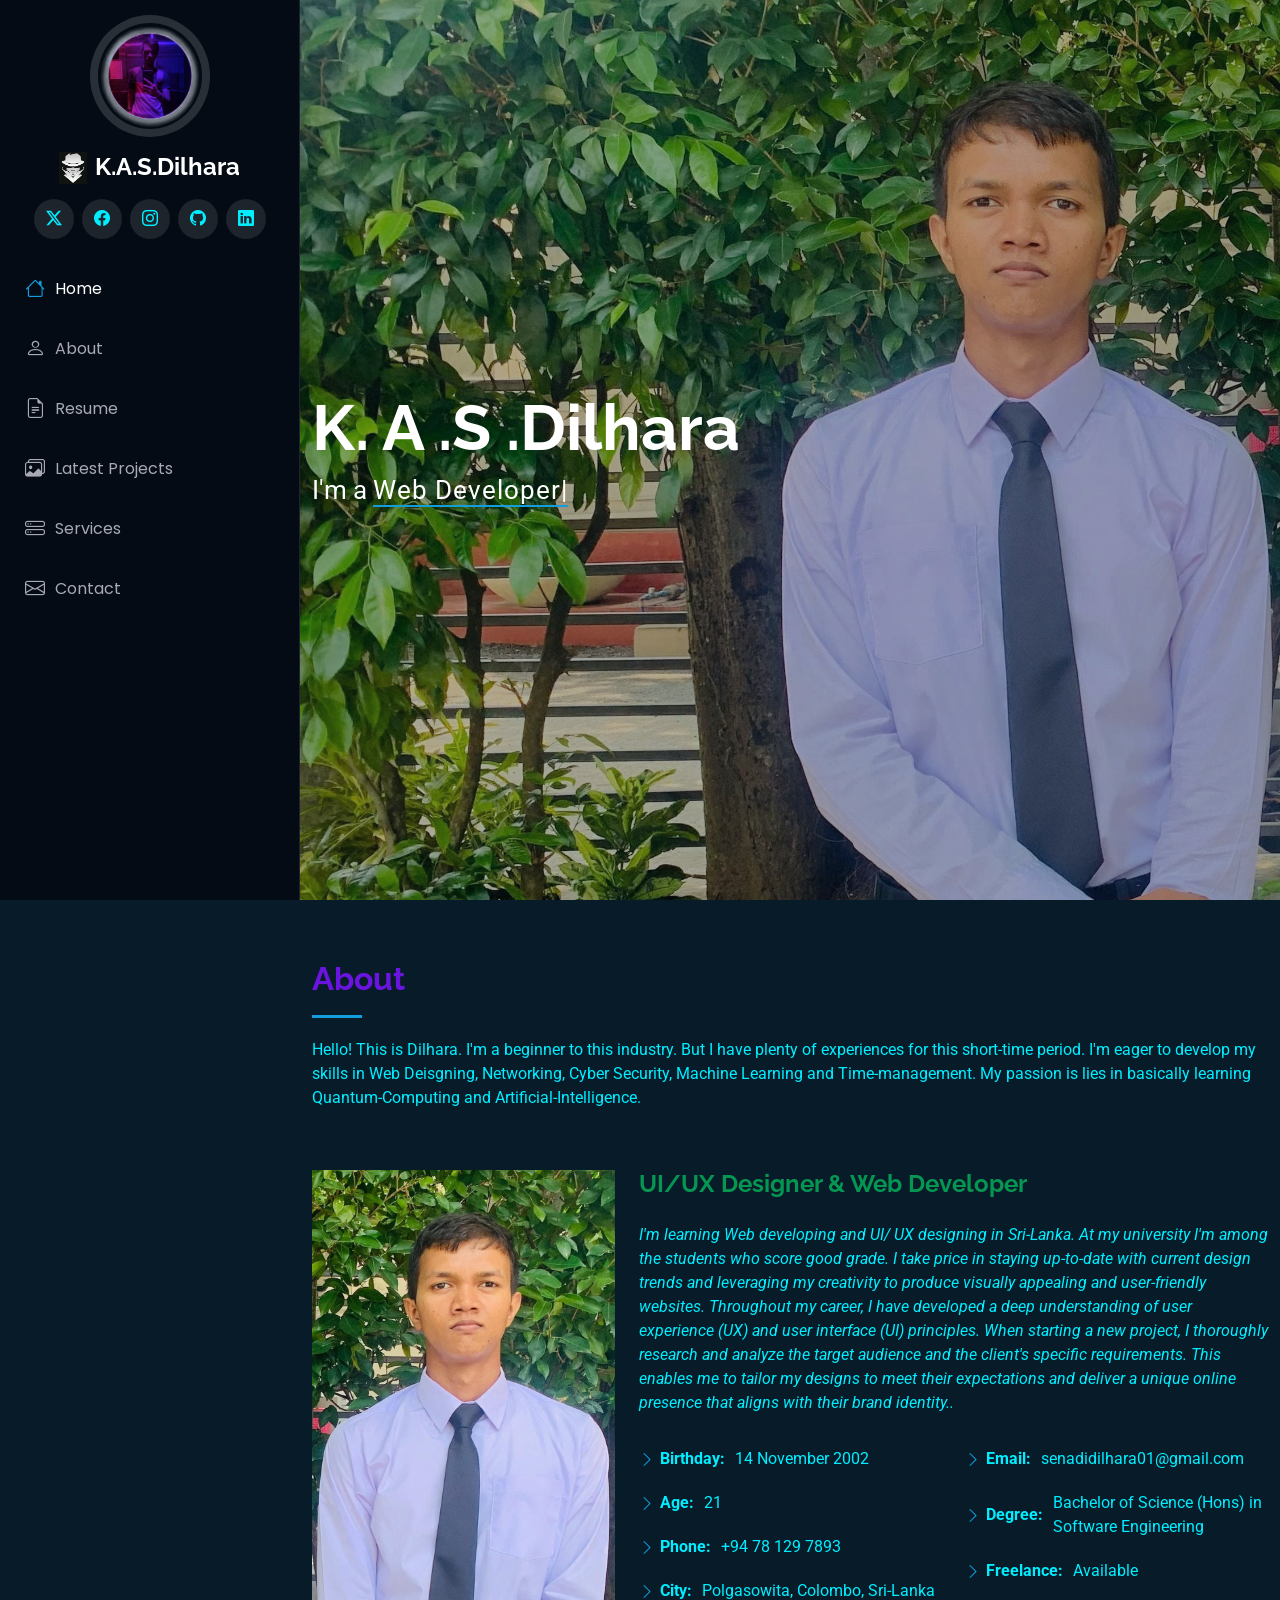
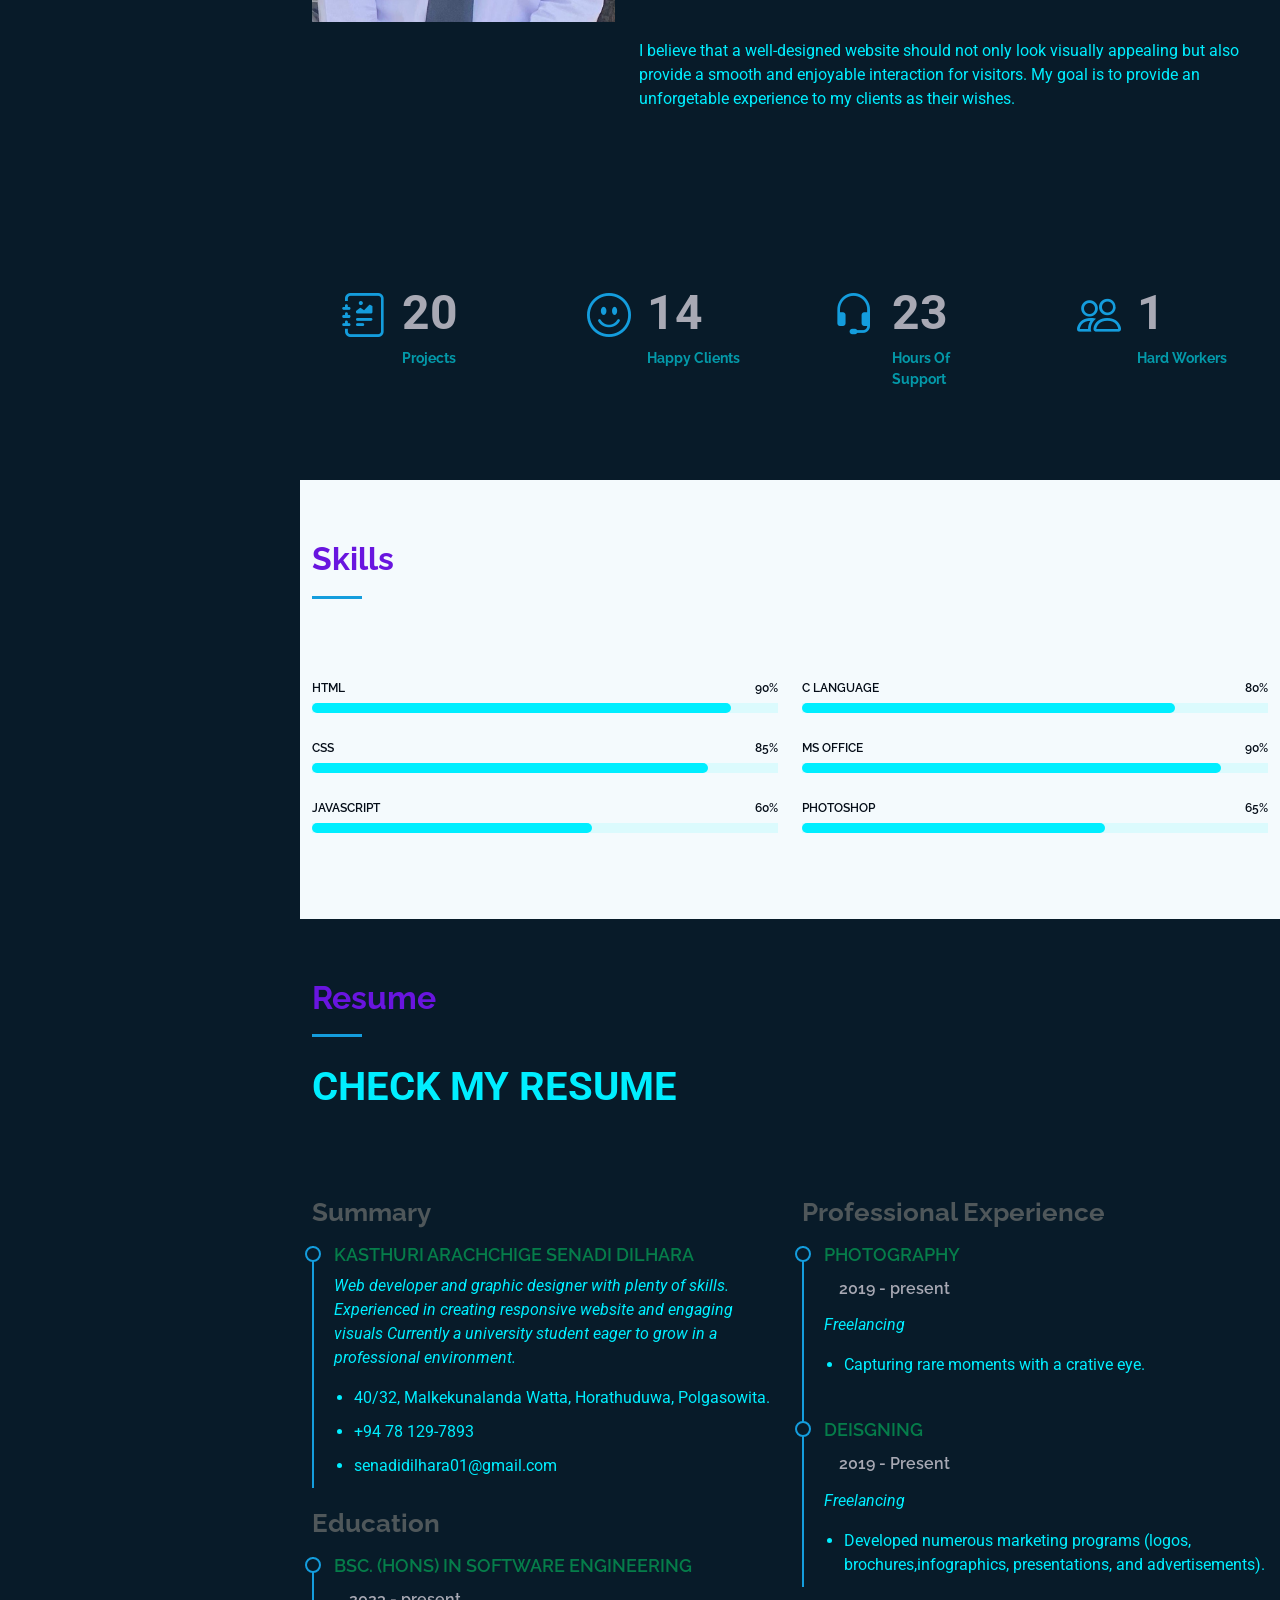
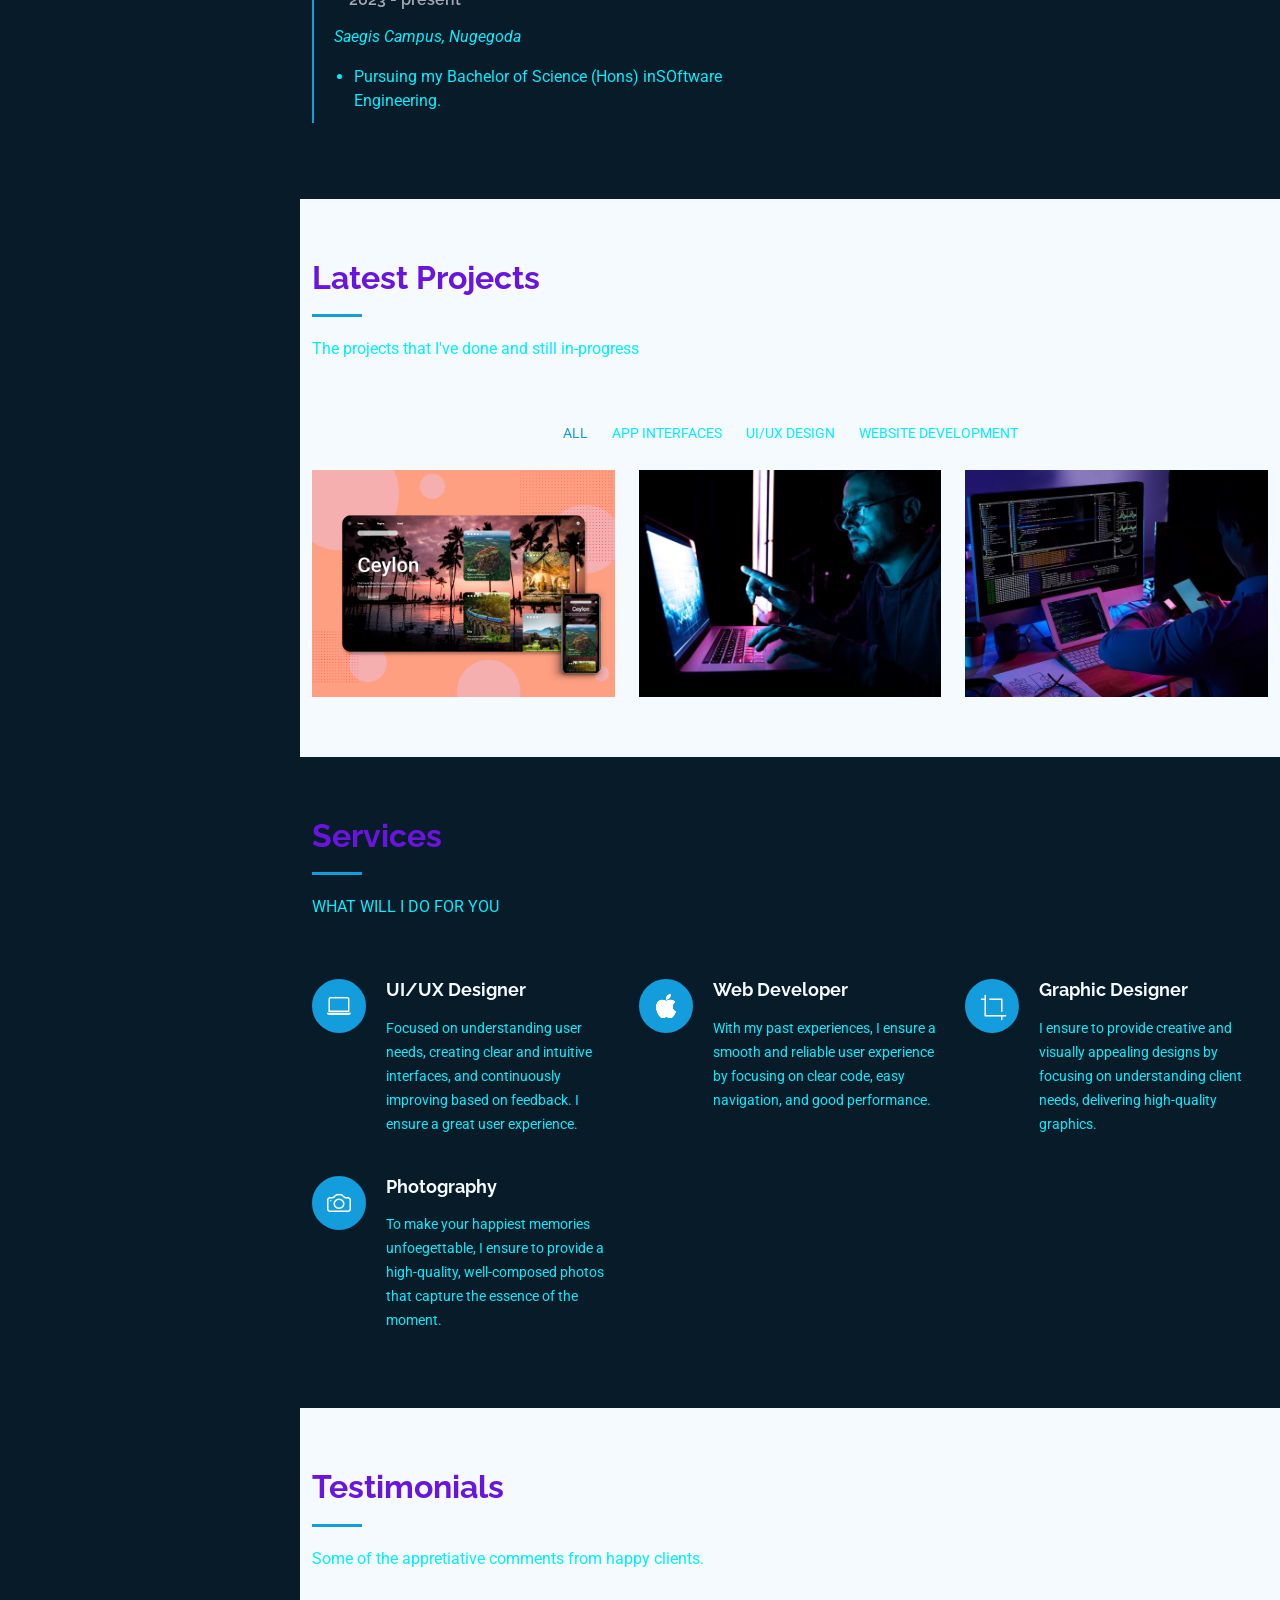
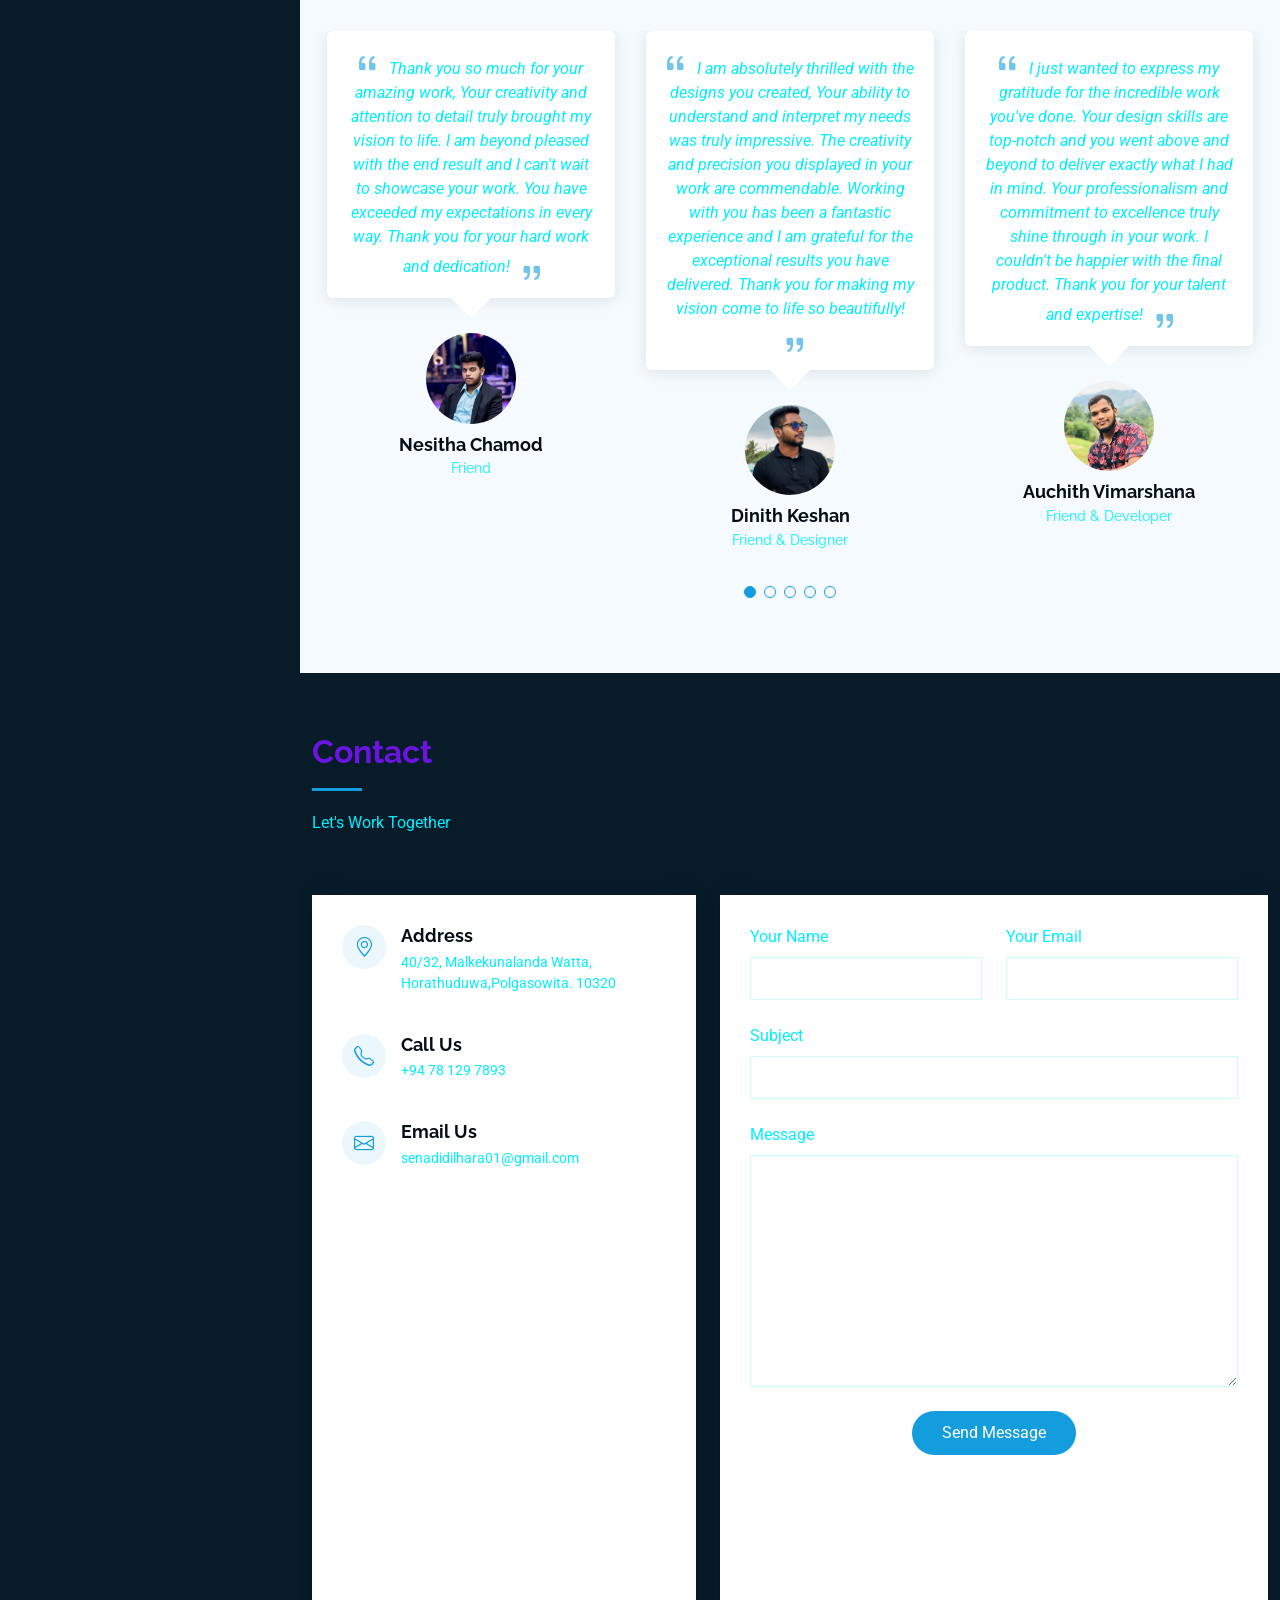
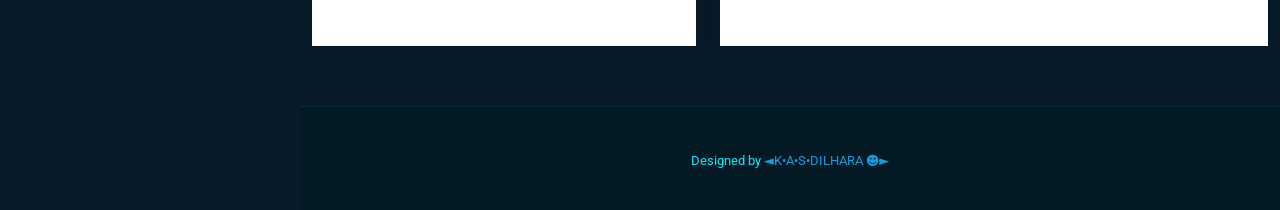
==== commit 23294819: "Fix typos in About section of index.html Corrected typos in the About section." ====
--- a/index.html
+++ b/index.html
@@ -152,11 +152,11 @@
         <div class="container section-title" data-aos="fade-up">
           <h2>About</h2>
           <p>
-            Hello! This is Dilhara. I'm a beginner to this induustry. But I have
+            Hello! This is Dilhara. I'm a beginner to this industry. But I have
             plenty of experiences for this short-time period. I'm eager to
-            develop my skills in Web Deisgning, Neworking, Ciber Security and
-            Time-management. My passion is lies in basically learning
-            Quantum-Computing and Artificial-Intelligence.
+            develop my skills in Web Deisgning, Networking, Cyber Security, 
+            Machine Learning and Time-management. My passion is lies in 
+            basically learning Quantum-Computing and Artificial-Intelligence.
           </p>
         </div>
 
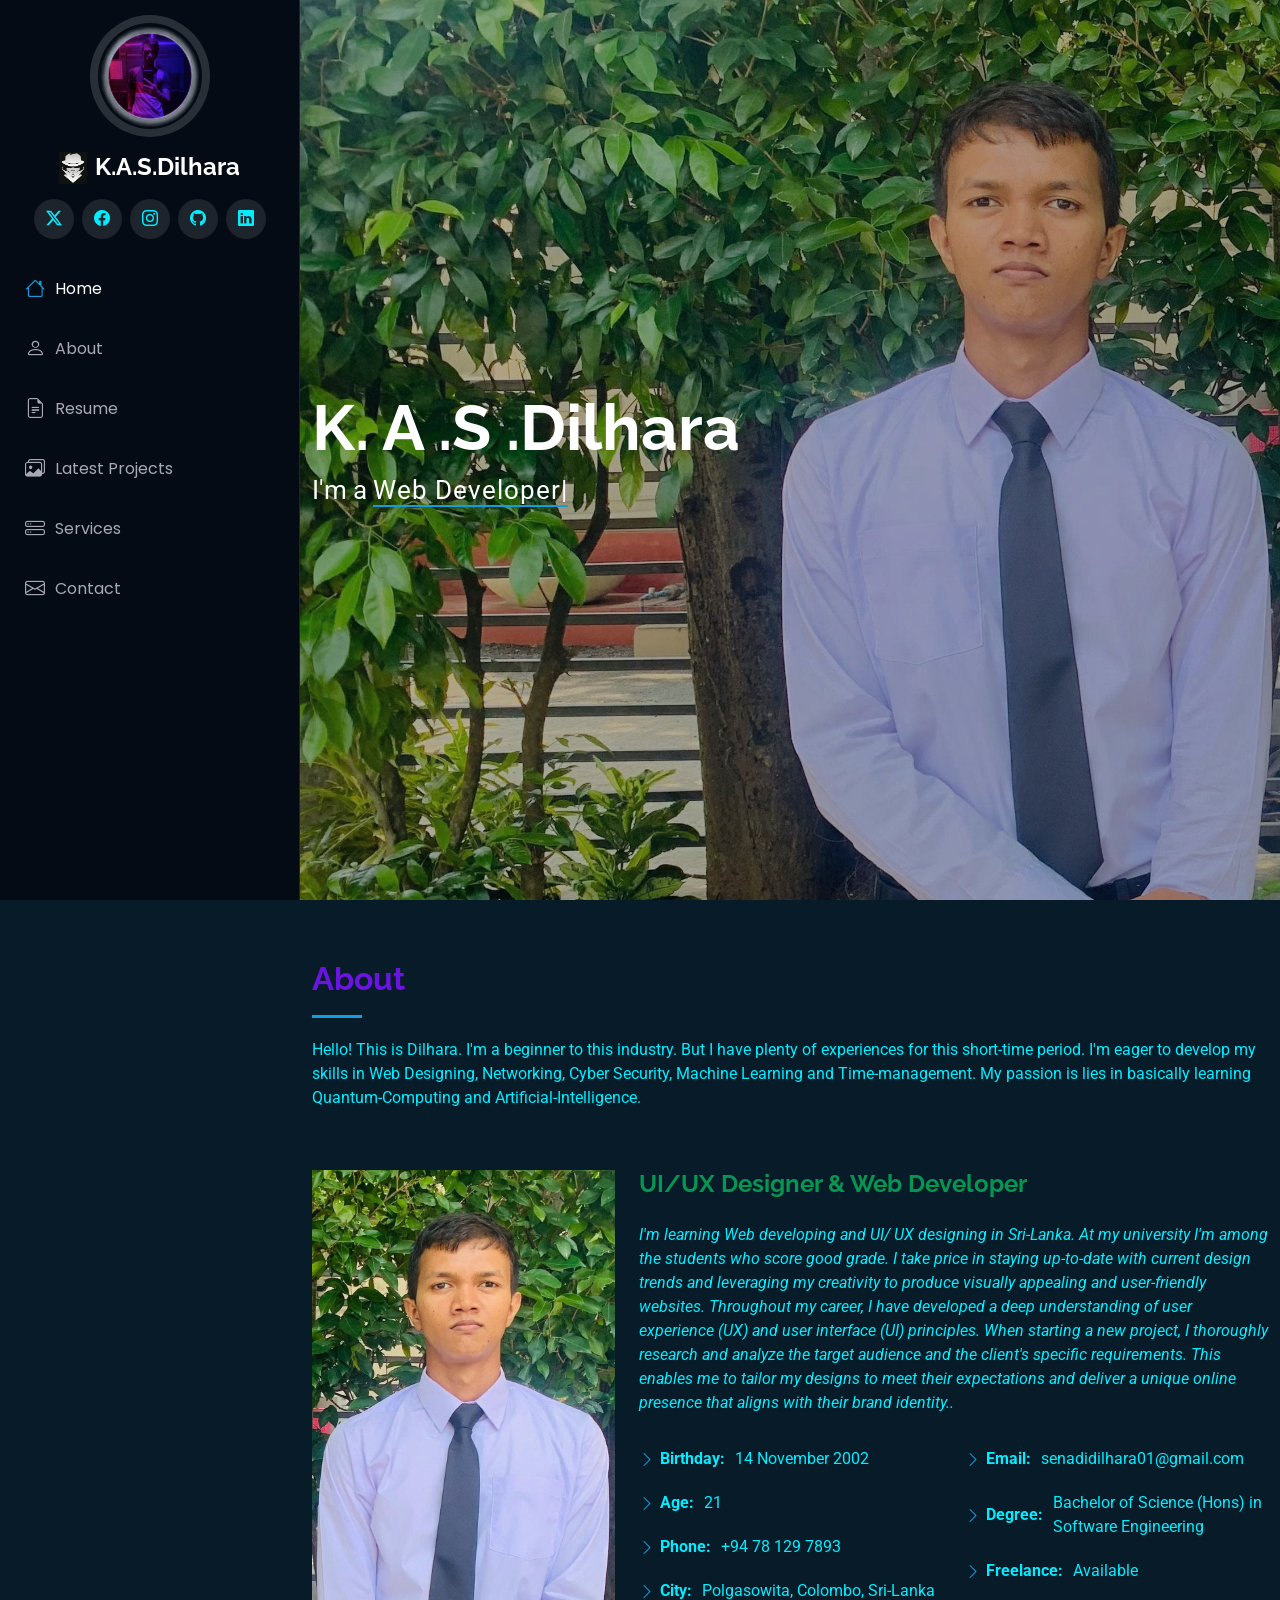
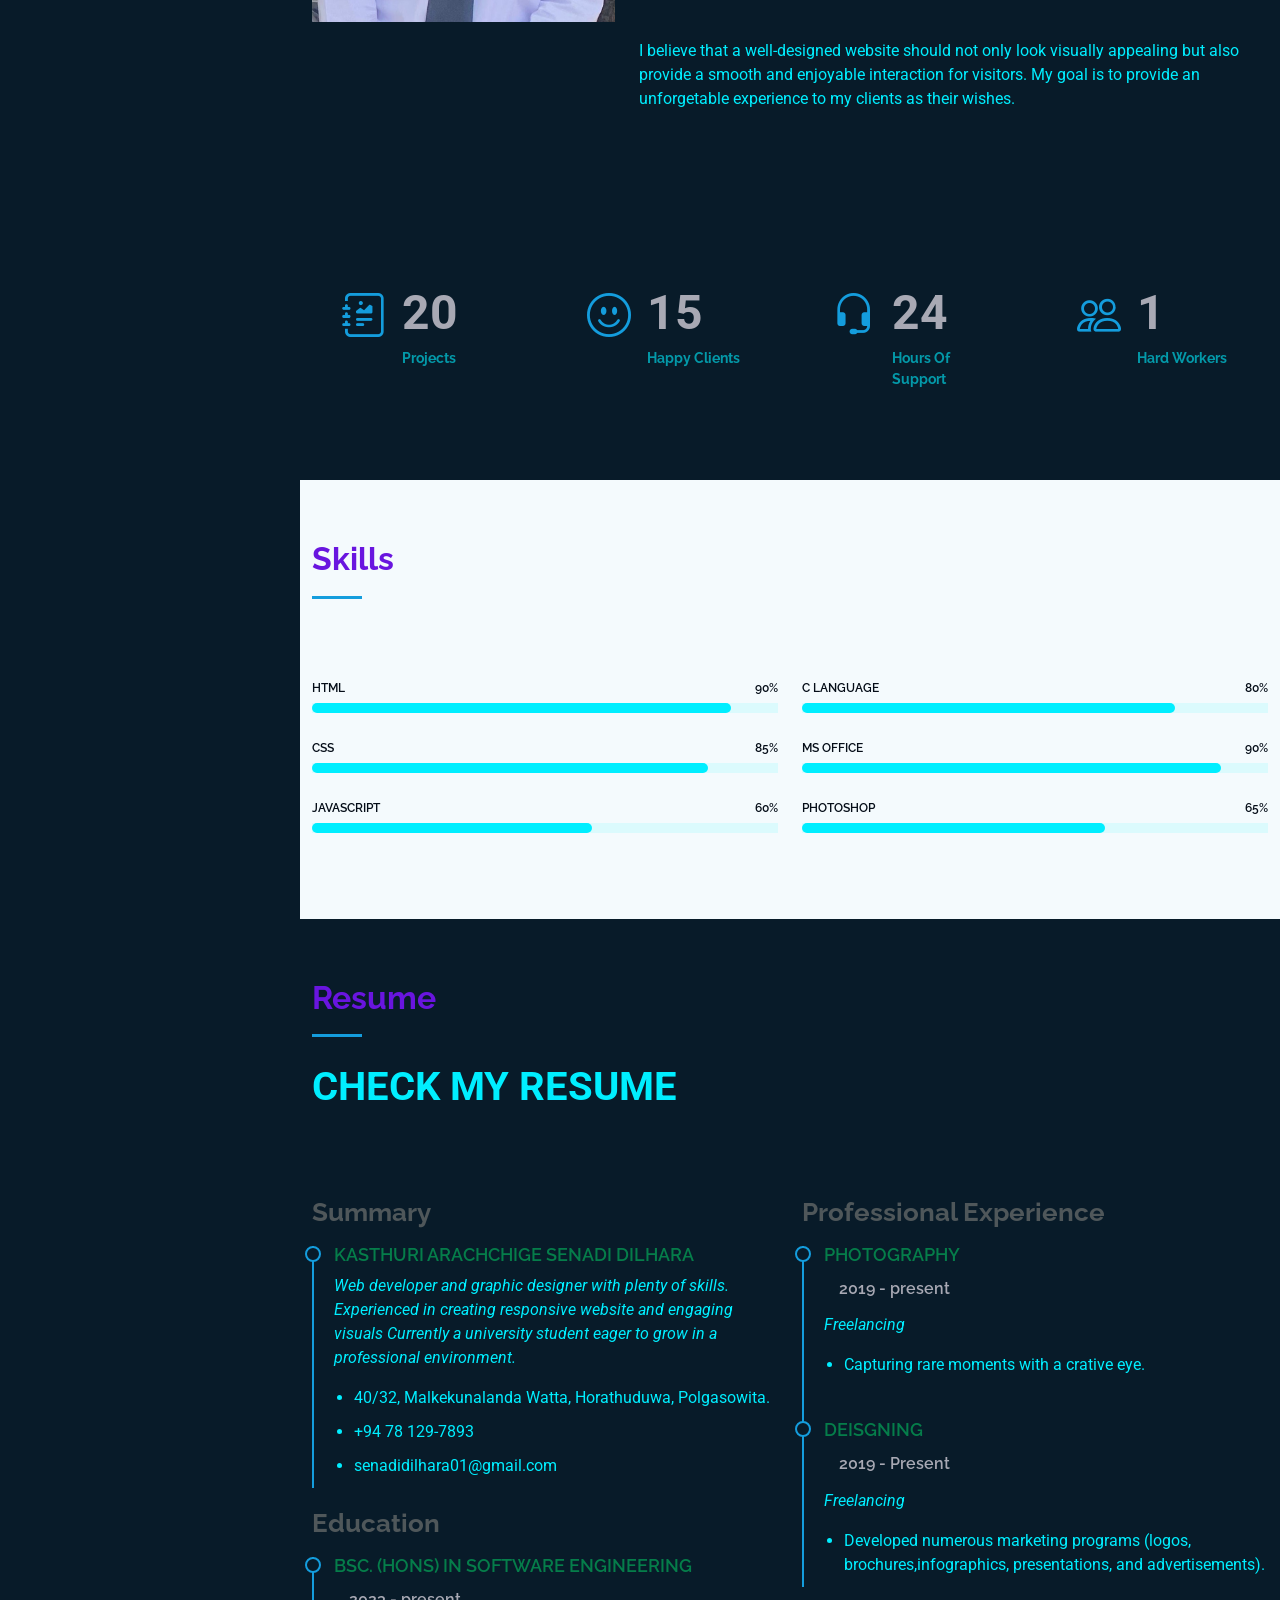
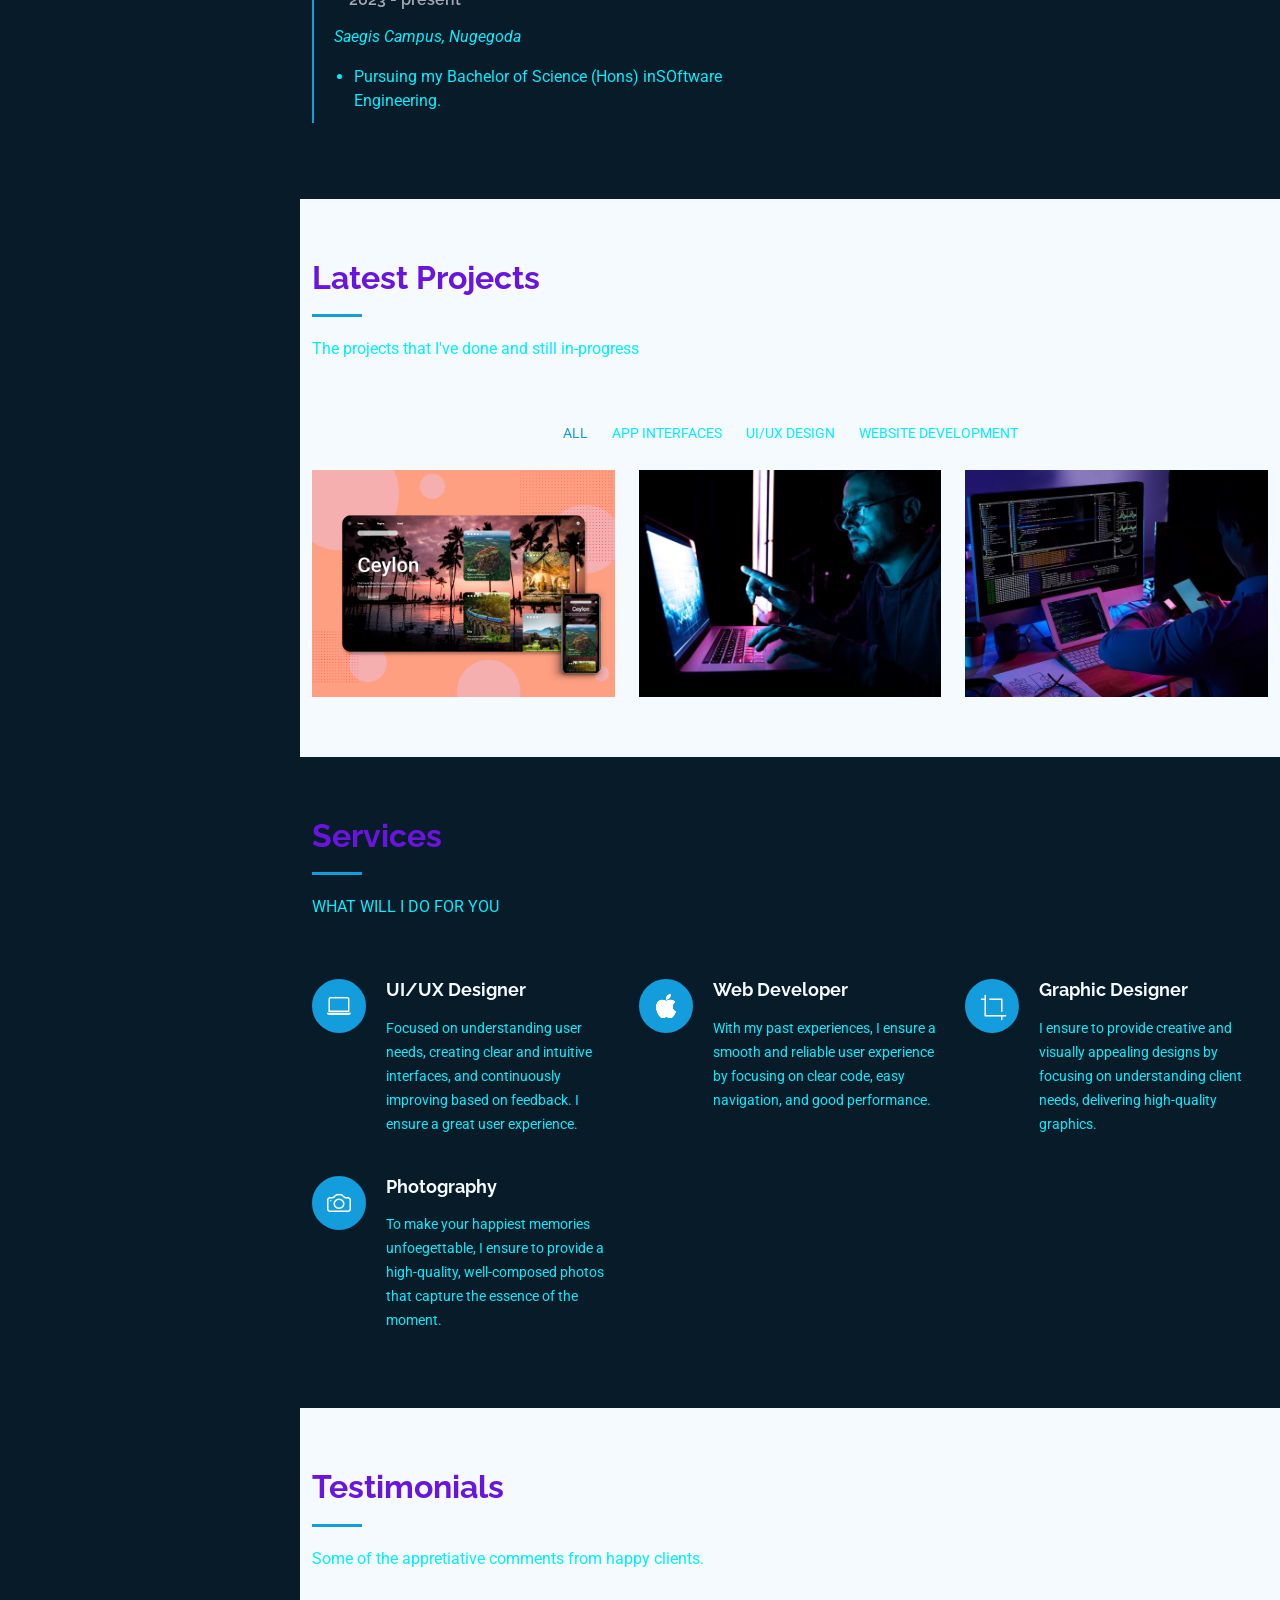
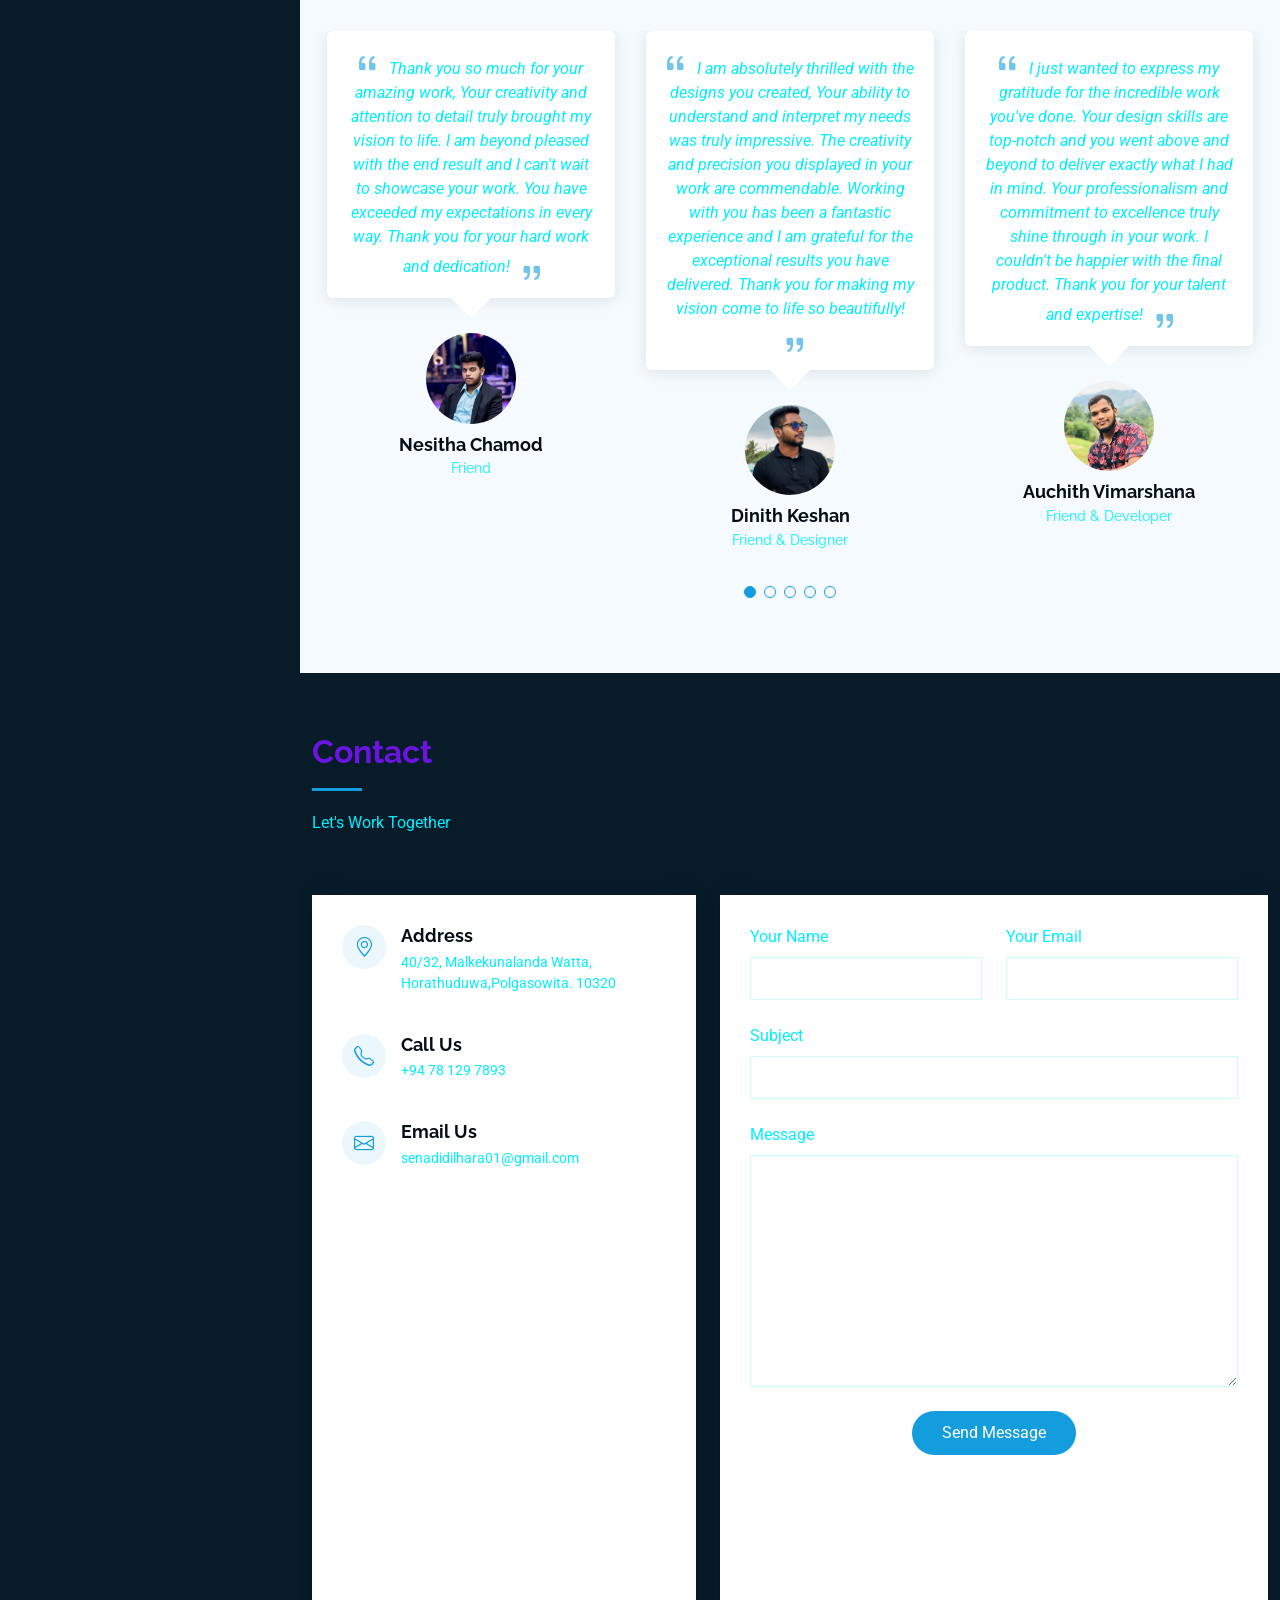
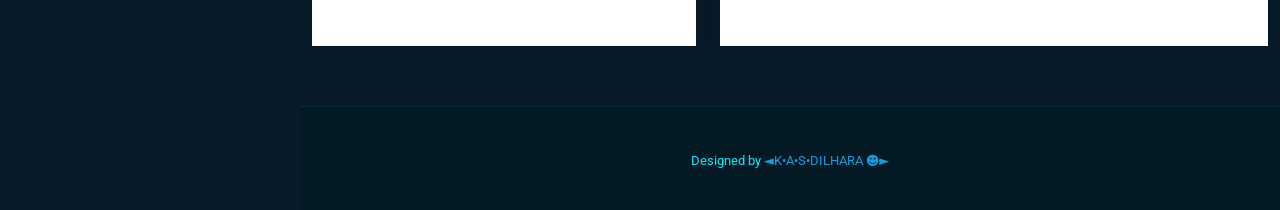
==== commit cb0367f1: "Fix typo in 'Web Designing' in index.html" ====
--- a/index.html
+++ b/index.html
@@ -154,7 +154,7 @@
           <p>
             Hello! This is Dilhara. I'm a beginner to this industry. But I have
             plenty of experiences for this short-time period. I'm eager to
-            develop my skills in Web Deisgning, Networking, Cyber Security, 
+            develop my skills in Web Designing, Networking, Cyber Security, 
             Machine Learning and Time-management. My passion is lies in 
             basically learning Quantum-Computing and Artificial-Intelligence.
           </p>
